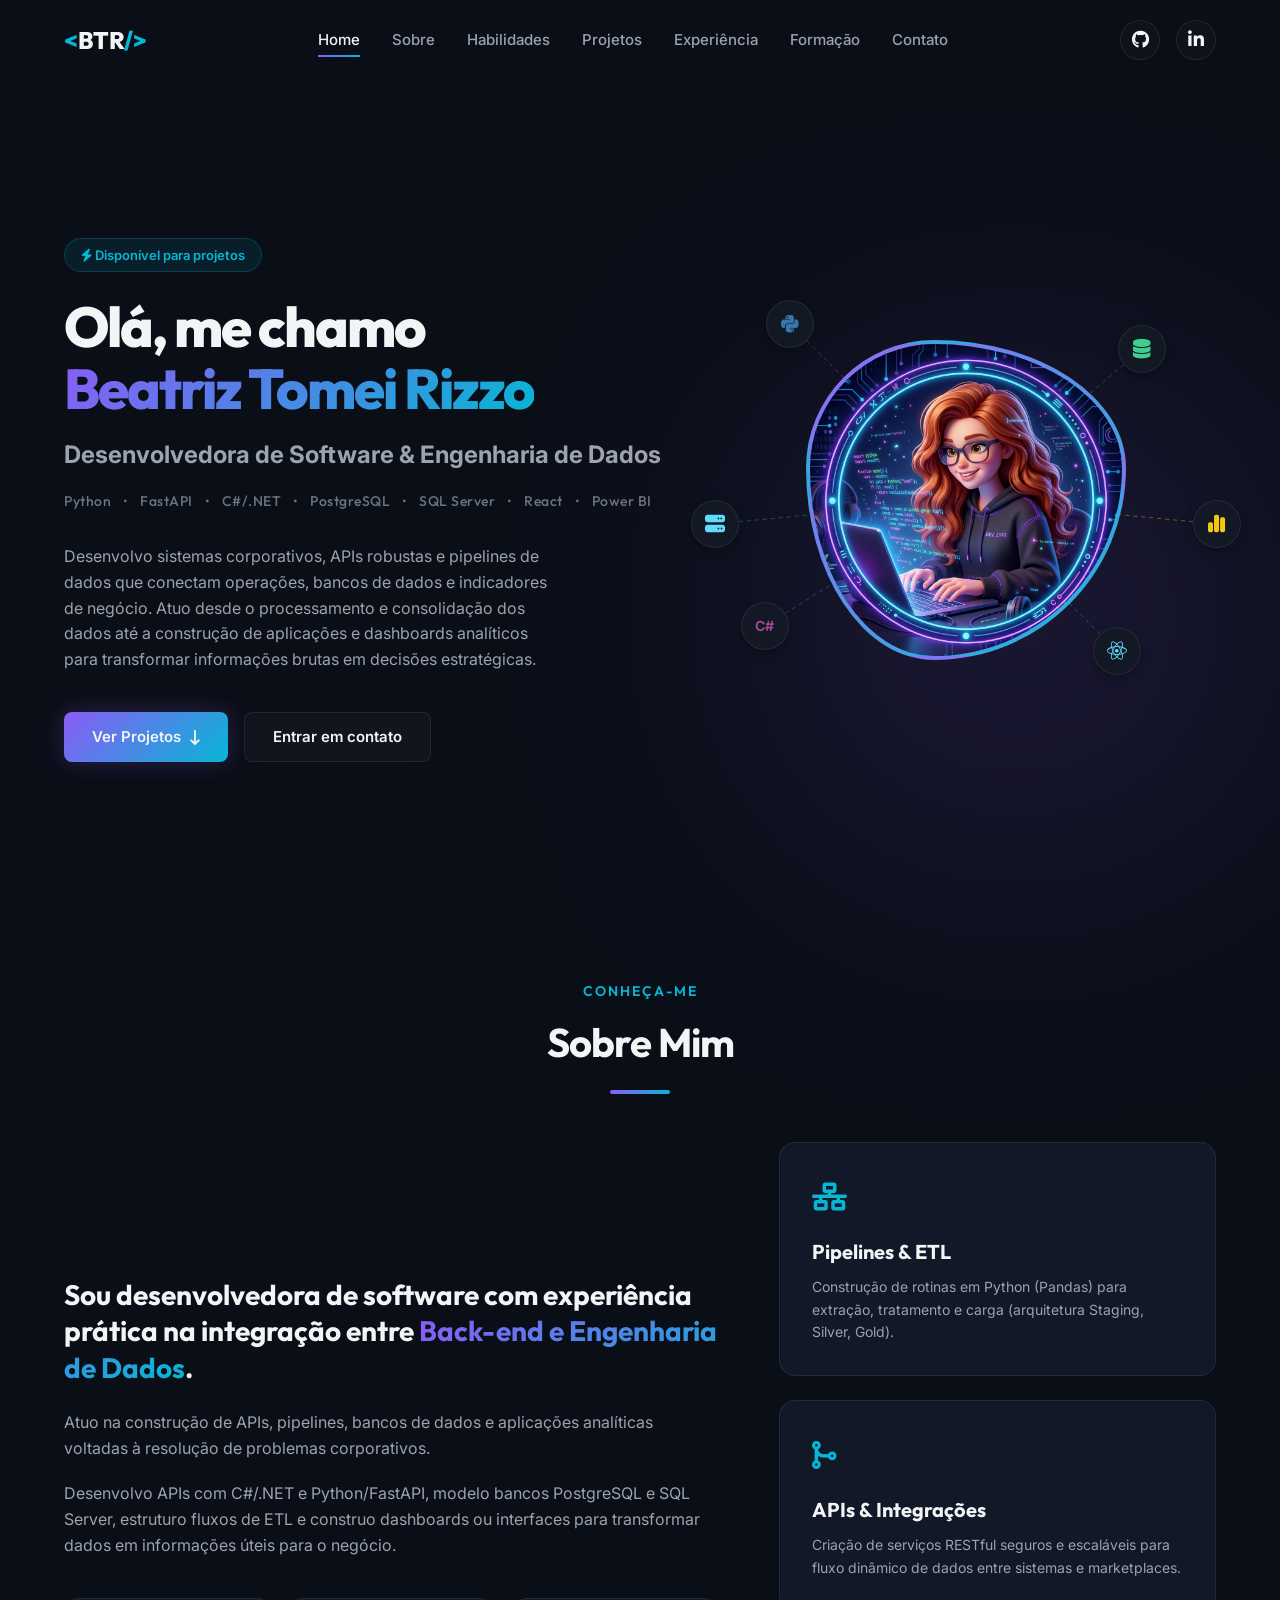
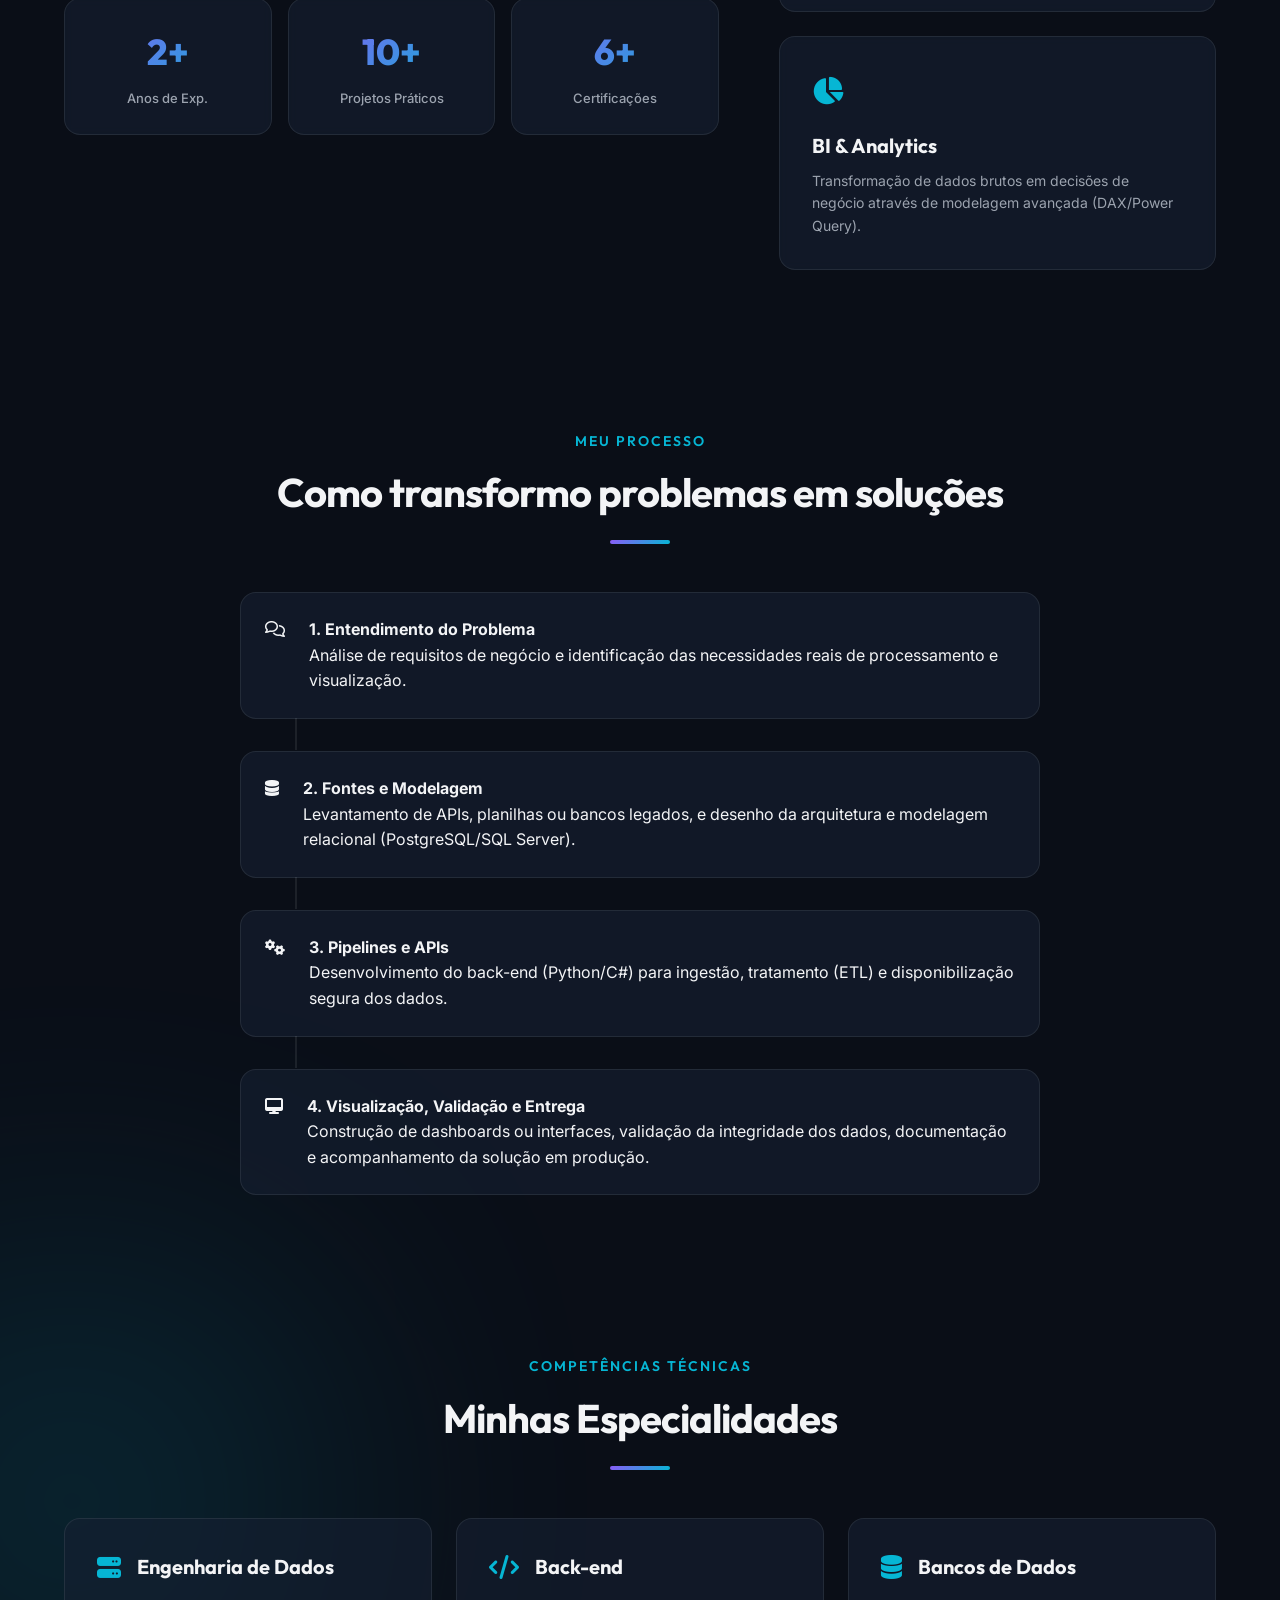
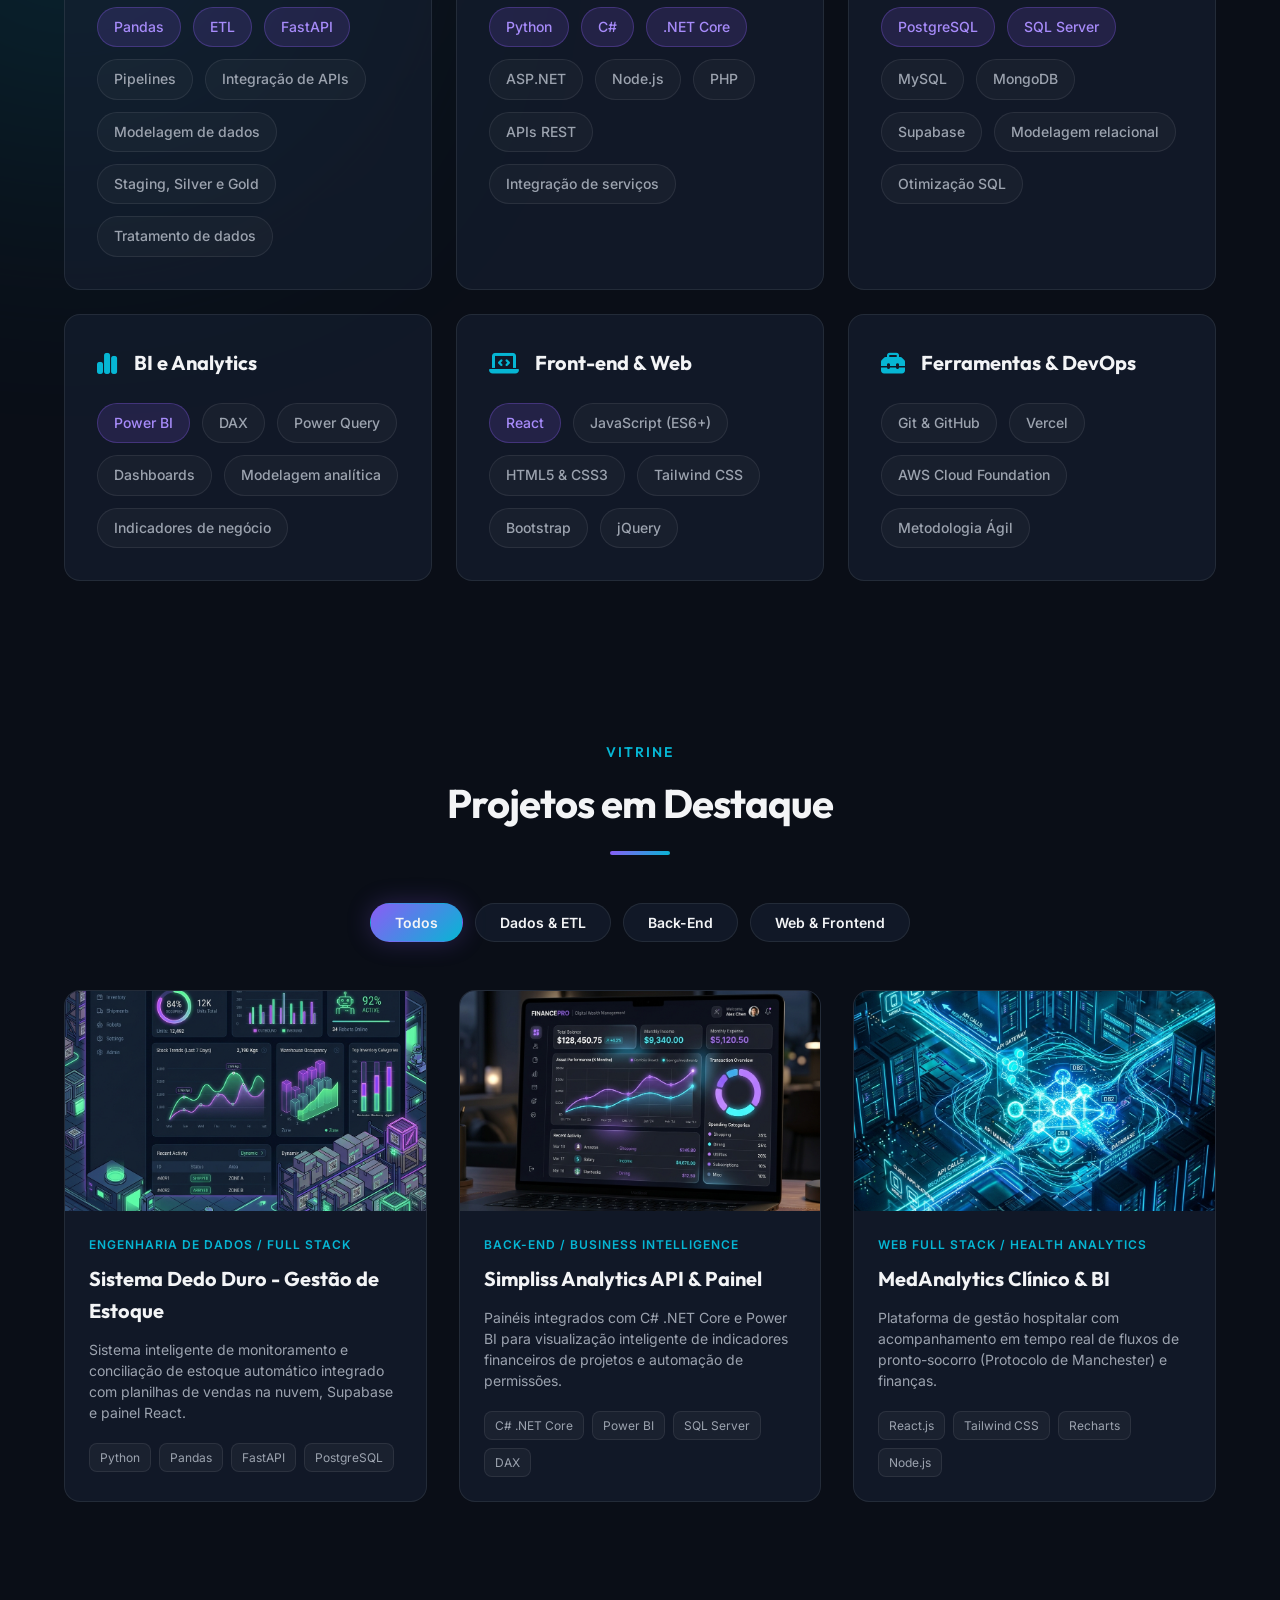
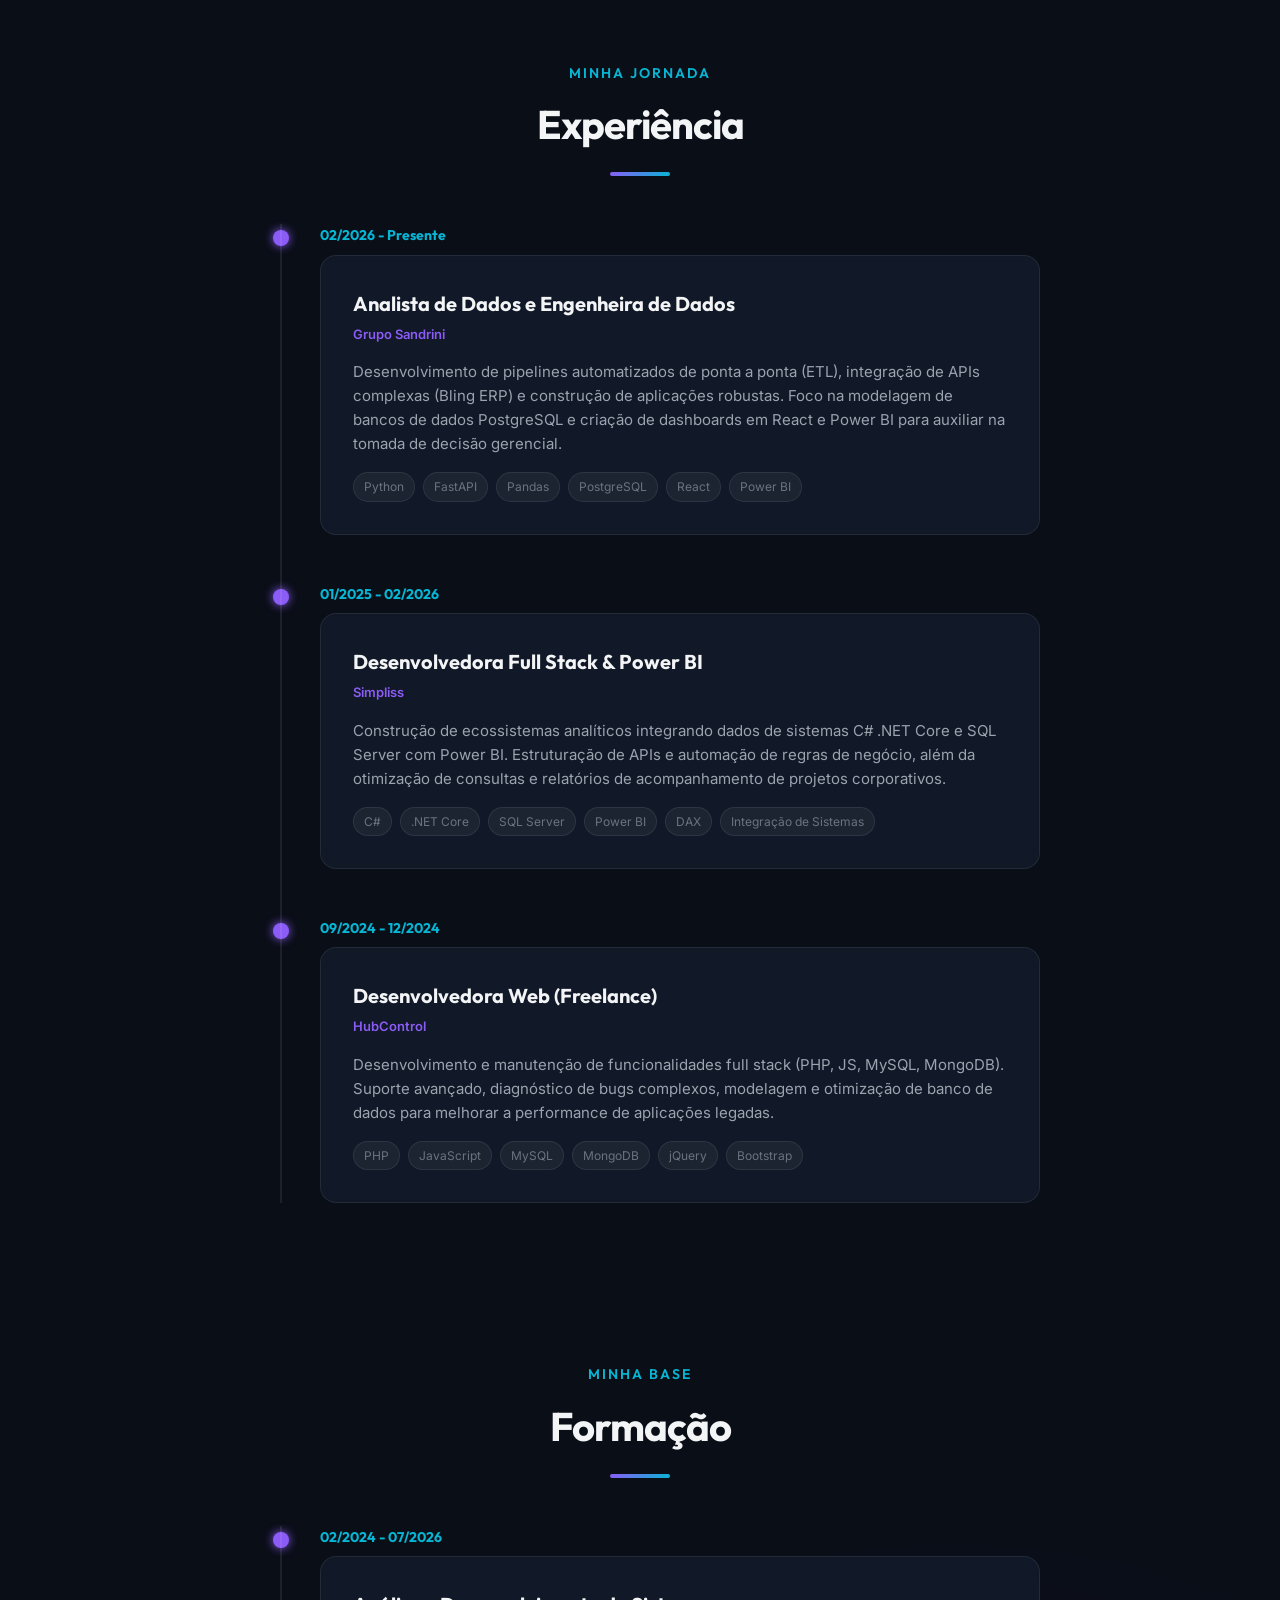
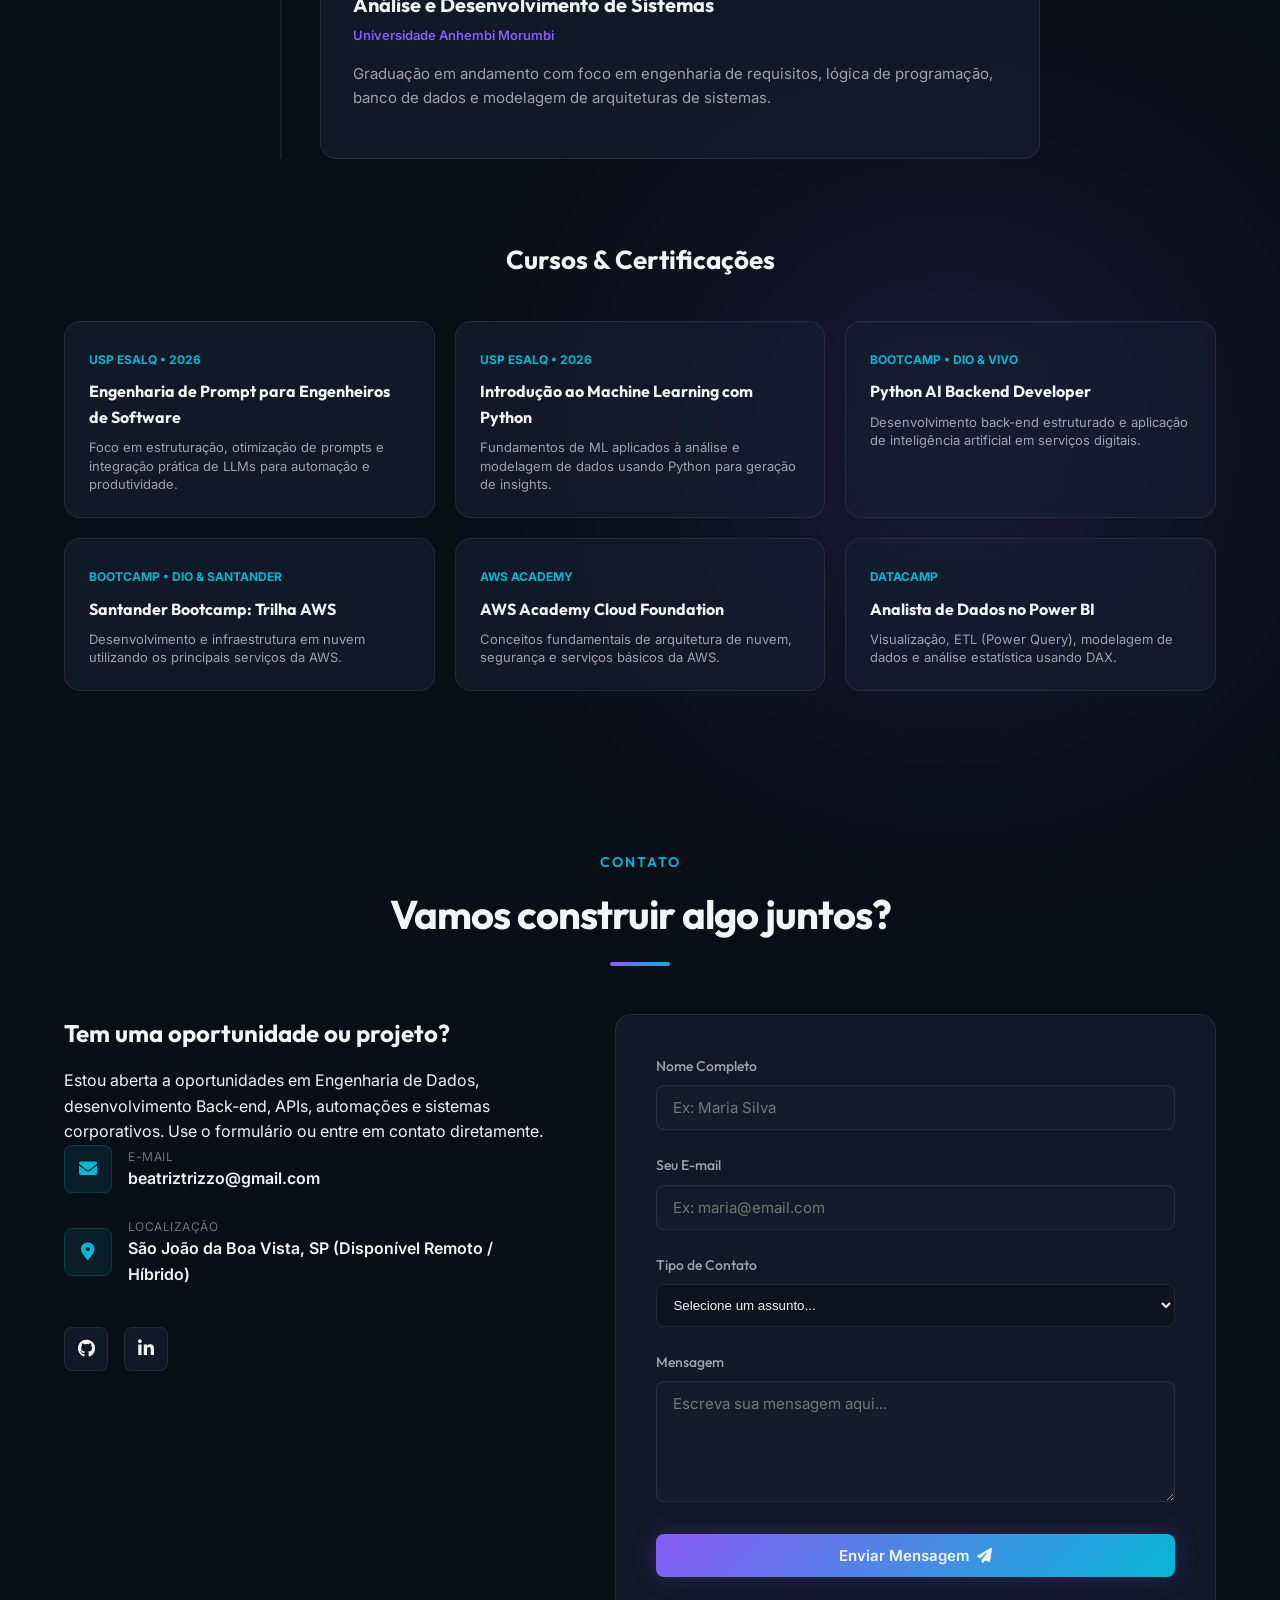
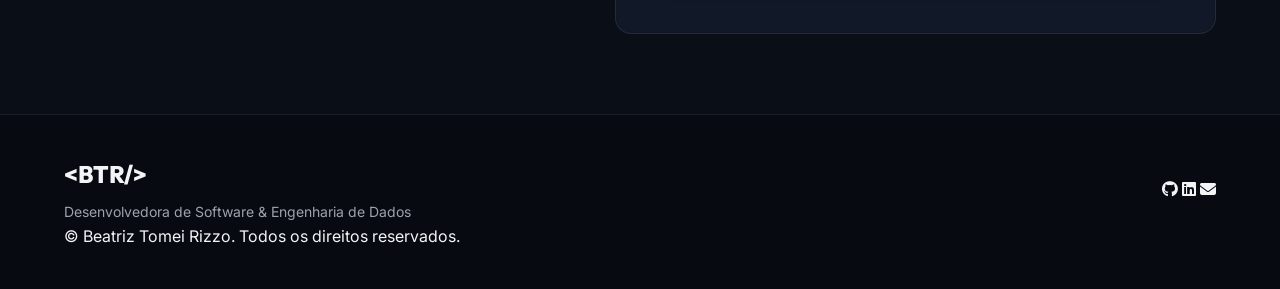
==== index.html @ fe8101ec "feat: initial commit do portfólio" ====
<!DOCTYPE html>
<html lang="pt-BR">
<head>
    <meta charset="UTF-8">
    <meta name="viewport" content="width=device-width, initial-scale=1.0">
    <meta name="description" content="Portfólio de Beatriz Tomei Rizzo - Desenvolvedora de Software & Engenharia de Dados.">
    
    <!-- Open Graph Meta Tags -->
    <meta property="og:title" content="Beatriz Tomei Rizzo | Desenvolvedora de Software & Engenharia de Dados">
    <meta property="og:description" content="Desenvolvedora com experiência em Engenharia de Dados e construção de APIs.">
    <meta property="og:type" content="website">
    
    <title>Beatriz Tomei Rizzo | Desenvolvedora de Software & Engenharia de Dados</title>
    
    <!-- Favicon -->
    <link rel="icon" type="image/svg+xml" href="assets/img/favicon.svg">
    
    <!-- Google Fonts -->
    <link rel="preconnect" href="https://fonts.googleapis.com">
    <link rel="preconnect" href="https://fonts.gstatic.com" crossorigin>
    <link href="https://fonts.googleapis.com/css2?family=Inter:wght@300;400;500;600;700&family=Outfit:wght@400;500;600;700;800&display=swap" rel="stylesheet">
    <!-- Font Awesome Icons -->
    <link rel="stylesheet" href="https://cdnjs.cloudflare.com/ajax/libs/font-awesome/6.4.0/css/all.min.css">
    <!-- Custom CSS -->
    <link rel="stylesheet" href="style.css">
</head>
<body>
    <!-- Background Elements for Premium Feel -->
    <div class="bg-glow bg-glow-1"></div>
    <div class="bg-glow bg-glow-2"></div>
    <div class="bg-glow bg-glow-3"></div>

    <!-- Header / Navbar -->
    <header class="header" id="header">
        <div class="container header-container">
            <a href="#" class="logo">
                <span class="logo-bracket">&lt;</span>BTR<span class="logo-bracket">/&gt;</span>
            </a>
            
            <nav class="nav" id="nav-menu">
                <ul class="nav-list">
                    <li><a href="#home" class="nav-link active">Home</a></li>
                    <li><a href="#about" class="nav-link">Sobre</a></li>
                    <li><a href="#skills" class="nav-link">Habilidades</a></li>
                    <li><a href="#projects" class="nav-link">Projetos</a></li>
                    <li><a href="#experience" class="nav-link">Experiência</a></li>
                    <li><a href="#education" class="nav-link">Formação</a></li>
                    <li><a href="#contact" class="nav-link">Contato</a></li>
                </ul>
            </nav>

            <div class="nav-actions">
                <a href="https://github.com/RizzoBia" target="_blank" rel="noopener noreferrer" class="social-icon-btn" aria-label="GitHub">
                    <i class="fab fa-github"></i>
                </a>
                <a href="https://www.linkedin.com/in/beatriz-tomei-rizzo/" target="_blank" rel="noopener noreferrer" class="social-icon-btn" aria-label="LinkedIn">
                    <i class="fab fa-linkedin-in"></i>
                </a>
                <button class="mobile-toggle" id="mobile-toggle" aria-label="Menu de Navegação">
                    <i class="fa-solid fa-bars"></i>
                </button>
            </div>
        </div>
    </header>

    <main>
        <!-- Hero Section -->
        <section class="hero-section" id="home">
            <div class="container hero-container reveal-on-scroll">
                <div class="hero-content">
                    <span class="hero-badge"><i class="fa-solid fa-bolt"></i> Disponível para projetos</span>
                    <h1 class="hero-title">
                        Olá, me chamo <br>
                        <span class="highlight-text">Beatriz Tomei Rizzo</span>
                    </h1>
                    <h2 class="hero-subtitle">Desenvolvedora de Software & Engenharia de Dados</h2>
                    <div class="hero-tech-line">
                        <span>Python</span> • <span>FastAPI</span> • <span>C#/.NET</span> • <span>PostgreSQL</span> • <span>SQL Server</span> • <span>React</span> • <span>Power BI</span>
                    </div>
                    <p class="hero-description">
                        Desenvolvo sistemas corporativos, APIs robustas e pipelines de dados que conectam operações, bancos de dados e indicadores de negócio. Atuo desde o processamento e consolidação dos dados até a construção de aplicações e dashboards analíticos para transformar informações brutas em decisões estratégicas.
                    </p>
                    <div class="hero-cta">
                        <a href="#projects" class="btn btn-primary">Ver Projetos <i class="fa-solid fa-arrow-down-long"></i></a>
                        <a href="#contact" class="btn btn-secondary">Entrar em contato</a>
                    </div>
                </div>
                <div class="hero-image-wrapper">
                    <!-- Abstract Tech Composition instead of floating isolated cards -->
                    <div class="hero-tech-composition">
                        <svg class="tech-connections" viewBox="0 0 500 500" xmlns="http://www.w3.org/2000/svg">
                        <!-- Line to Python (Node 1) -->
                        <line x1="74" y1="74" x2="250" y2="250" stroke="rgba(139, 92, 246, 0.4)" stroke-width="1" stroke-dasharray="4" />
                        <!-- Line to DB (Node 2) -->
                        <line x1="426" y1="99" x2="250" y2="250" stroke="rgba(6, 182, 212, 0.4)" stroke-width="1" stroke-dasharray="4" />
                        <!-- Line to C# (Node 3) -->
                        <line x1="49" y1="376" x2="250" y2="250" stroke="rgba(139, 92, 246, 0.4)" stroke-width="1" stroke-dasharray="4" />
                        <!-- Line to React (Node 4) -->
                        <line x1="401" y1="401" x2="250" y2="250" stroke="rgba(6, 182, 212, 0.4)" stroke-width="1" stroke-dasharray="4" />
                        <!-- Line to Power BI (Node 5) -->
                        <line x1="501" y1="274" x2="250" y2="250" stroke="rgba(242, 200, 17, 0.4)" stroke-width="1" stroke-dasharray="4" />
                        <!-- Line to Server (Node 6) -->
                        <line x1="-1" y1="274" x2="250" y2="250" stroke="rgba(6, 182, 212, 0.4)" stroke-width="1" stroke-dasharray="4" />
                    </svg>

                        <div class="hero-blob">
                            <img id="avatar-img" src="assets/img/avatar.png" alt="Beatriz Rizzo - Desenvolvedora de Software" onerror="this.src='https://images.unsplash.com/photo-1573496359142-b8d87734a5a2?q=80&w=600&auto=format&fit=crop'">
                        </div>
                        
                        <!-- Tech Nodes connected by lines (simulated via CSS) -->
                        <div class="tech-nodes-container">
                            <div class="tech-node node-1" aria-label="Python & FastAPI"><i class="fab fa-python"></i></div>
                            <div class="tech-node node-2" aria-label="PostgreSQL"><i class="fa-solid fa-database"></i></div>
                            <div class="tech-node node-3" aria-label="C# .NET"><span style="font-weight:bold; font-size:14px;">C#</span></div>
                            <div class="tech-node node-4" aria-label="React"><i class="fab fa-react"></i></div>
                            <div class="tech-node node-5" aria-label="Power BI"><i class="fa-solid fa-chart-simple"></i></div>
                            <div class="tech-node node-6" aria-label="SQL Server / APIs"><i class="fa-solid fa-server"></i></div>
                        </div>
                    </div>
                </div>
            </div>
        </section>

        <!-- About Section -->
        <section class="about-section section-padding" id="about">
            <div class="container reveal-on-scroll">
                <div class="section-header">
                    <span class="section-subtitle">Conheça-me</span>
                    <h2 class="section-title">Sobre Mim</h2>
                    <div class="section-underline"></div>
                </div>
                <div class="about-grid">
                    <div class="about-text-content">
                        <h3 class="about-intro">
                            Sou desenvolvedora de software com experiência prática na integração entre <span class="highlight-text">Back-end e Engenharia de Dados</span>.
                        </h3>
                        <p class="about-paragraph">
                            Atuo na construção de APIs, pipelines, bancos de dados e aplicações analíticas voltadas à resolução de problemas corporativos.
                        </p>
                        <p class="about-paragraph">
                            Desenvolvo APIs com C#/.NET e Python/FastAPI, modelo bancos PostgreSQL e SQL Server, estruturo fluxos de ETL e construo dashboards ou interfaces para transformar dados em informações úteis para o negócio.
                        </p>
                        <div class="about-stats-grid">
                            <div class="stat-card">
                                <span class="stat-number">2+</span>
                                <span class="stat-label">Anos de Exp.</span>
                            </div>
                            <div class="stat-card">
                                <span class="stat-number">10+</span>
                                <span class="stat-label">Projetos Práticos</span>
                            </div>
                            <div class="stat-card">
                                <span class="stat-number">6+</span>
                                <span class="stat-label">Certificações</span>
                            </div>
                        </div>
                    </div>
                    <div class="about-info-cards">
                        <div class="info-card">
                            <div class="info-card-icon"><i class="fa-solid fa-network-wired"></i></div>
                            <h4 class="info-card-title">Pipelines & ETL</h4>
                            <p class="info-card-desc">Construção de rotinas em Python (Pandas) para extração, tratamento e carga (arquitetura Staging, Silver, Gold).</p>
                        </div>
                        <div class="info-card">
                            <div class="info-card-icon"><i class="fa-solid fa-code-merge"></i></div>
                            <h4 class="info-card-title">APIs & Integrações</h4>
                            <p class="info-card-desc">Criação de serviços RESTful seguros e escaláveis para fluxo dinâmico de dados entre sistemas e marketplaces.</p>
                        </div>
                        <div class="info-card">
                            <div class="info-card-icon"><i class="fa-solid fa-chart-pie"></i></div>
                            <h4 class="info-card-title">BI & Analytics</h4>
                            <p class="info-card-desc">Transformação de dados brutos em decisões de negócio através de modelagem avançada (DAX/Power Query).</p>
                        </div>
                    </div>
                </div>
            </div>
        </section>

        <!-- Process / Workflow Section -->
        <section class="workflow-section section-padding" id="workflow">
            <div class="container reveal-on-scroll">
                <div class="section-header">
                    <span class="section-subtitle">Meu Processo</span>
                    <h2 class="section-title">Como transformo problemas em soluções</h2>
                    <div class="section-underline"></div>
                </div>
                
                <div class="workflow-steps">
                    <div class="workflow-step">
                        <div class="step-icon"><i class="fa-regular fa-comments"></i></div>
                        <div class="step-content">
                            <h4>1. Entendimento do Problema</h4>
                            <p>Análise de requisitos de negócio e identificação das necessidades reais de processamento e visualização.</p>
                        </div>
                    </div>
                    <div class="workflow-connector"></div>
                    
                    <div class="workflow-step">
                        <div class="step-icon"><i class="fa-solid fa-database"></i></div>
                        <div class="step-content">
                            <h4>2. Fontes e Modelagem</h4>
                            <p>Levantamento de APIs, planilhas ou bancos legados, e desenho da arquitetura e modelagem relacional (PostgreSQL/SQL Server).</p>
                        </div>
                    </div>
                    <div class="workflow-connector"></div>
                    
                    <div class="workflow-step">
                        <div class="step-icon"><i class="fa-solid fa-gears"></i></div>
                        <div class="step-content">
                            <h4>3. Pipelines e APIs</h4>
                            <p>Desenvolvimento do back-end (Python/C#) para ingestão, tratamento (ETL) e disponibilização segura dos dados.</p>
                        </div>
                    </div>
                    <div class="workflow-connector"></div>
                    
                    <div class="workflow-step">
                        <div class="step-icon"><i class="fa-solid fa-desktop"></i></div>
                        <div class="step-content">
                            <h4>4. Visualização, Validação e Entrega</h4>
                            <p>Construção de dashboards ou interfaces, validação da integridade dos dados, documentação e acompanhamento da solução em produção.</p>
                        </div>
                    </div>
                </div>
            </div>
        </section>

        <!-- Skills / Especialidades Section -->
        <section class="skills-section section-padding" id="skills">
            <div class="container reveal-on-scroll">
                <div class="section-header">
                    <span class="section-subtitle">Competências Técnicas</span>
                    <h2 class="section-title">Minhas Especialidades</h2>
                    <div class="section-underline"></div>
                </div>
                
                <!-- Injected via ES Modules / JavaScript -->
                <div class="skills-grid" id="skills-container">
                    <div class="loading-state" style="text-align: center; color: var(--text-secondary); grid-column: 1 / -1; padding: 40px;">
                        <i class="fa-solid fa-spinner fa-spin" style="font-size: 24px; margin-bottom: 16px;"></i>
                        <p>Carregando especialidades tecnológicas...</p>
                    </div>
                </div>
            </div>
        </section>

        <!-- Projects Section -->
        <section class="projects-section section-padding" id="projects">
            <div class="container">
                <div class="section-header">
                    <span class="section-subtitle">Vitrine</span>
                    <h2 class="section-title">Projetos em Destaque</h2>
                    <div class="section-underline"></div>
                </div>

                <div class="projects-filter">
                    <button class="filter-btn active" data-filter="all">Todos</button>
                    <button class="filter-btn" data-filter="data">Dados & ETL</button>
                    <button class="filter-btn" data-filter="backend">Back-End</button>
                    <button class="filter-btn" data-filter="frontend">Web & Frontend</button>
                </div>

                <div class="projects-grid">
                    <!-- Project 1 -->
                    <div class="project-card" data-category="data backend" data-project-id="p1">
                        <div class="project-image">
                            <img src="assets/img/project1.png" alt="Sistema Dedo Duro" onerror="this.src='https://images.unsplash.com/photo-1551288049-bebda4e38f71?q=80&w=600&auto=format&fit=crop'">
                            <div class="project-overlay">
                                <span class="btn-view-details">Ver Estudo de Caso <i class="fa-solid fa-arrow-right"></i></span>
                            </div>
                        </div>
                        <div class="project-info">
                            <span class="project-tag">Engenharia de Dados / Full Stack</span>
                            <h3 class="project-title">Sistema Dedo Duro - Gestão de Estoque</h3>
                            <p class="project-desc">
                                Sistema inteligente de monitoramento e conciliação de estoque automático integrado com planilhas de vendas na nuvem, Supabase e painel React.
                            </p>
                            <div class="project-tech">
                                <span>Python</span>
                                <span>Pandas</span>
                                <span>FastAPI</span>
                                <span>PostgreSQL</span>
                            </div>
                        </div>
                    </div>

                    <!-- Project 2 -->
                    <div class="project-card" data-category="backend data" data-project-id="p2">
                        <div class="project-image">
                            <img src="assets/img/project2.png" alt="Simpliss Analytics" onerror="this.src='https://images.unsplash.com/photo-1460925895917-afdab827c52f?q=80&w=600&auto=format&fit=crop'">
                            <div class="project-overlay">
                                <span class="btn-view-details">Ver Estudo de Caso <i class="fa-solid fa-arrow-right"></i></span>
                            </div>
                        </div>
                        <div class="project-info">
                            <span class="project-tag">Back-End / Business Intelligence</span>
                            <h3 class="project-title">Simpliss Analytics API & Painel</h3>
                            <p class="project-desc">
                                Painéis integrados com C# .NET Core e Power BI para visualização inteligente de indicadores financeiros de projetos e automação de permissões.
                            </p>
                            <div class="project-tech">
                                <span>C# .NET Core</span>
                                <span>Power BI</span>
                                <span>SQL Server</span>
                                <span>DAX</span>
                            </div>
                        </div>
                    </div>

                    <!-- Project 3 -->
                    <div class="project-card" data-category="frontend backend" data-project-id="p3">
                        <div class="project-image">
                            <img src="assets/img/project3.png" alt="MedAnalytics" onerror="this.src='https://images.unsplash.com/photo-1519494026892-80bbd2d6fd0d?q=80&w=600&auto=format&fit=crop'">
                            <div class="project-overlay">
                                <span class="btn-view-details">Ver Estudo de Caso <i class="fa-solid fa-arrow-right"></i></span>
                            </div>
                        </div>
                        <div class="project-info">
                            <span class="project-tag">Web Full Stack / Health Analytics</span>
                            <h3 class="project-title">MedAnalytics Clínico & BI</h3>
                            <p class="project-desc">
                                Plataforma de gestão hospitalar com acompanhamento em tempo real de fluxos de pronto-socorro (Protocolo de Manchester) e finanças.
                            </p>
                            <div class="project-tech">
                                <span>React.js</span>
                                <span>Tailwind CSS</span>
                                <span>Recharts</span>
                                <span>Node.js</span>
                            </div>
                        </div>
                    </div>
                </div>
            </div>
        </section>

        <!-- Project Detail Modal -->
        <div class="modal" id="project-modal">
            <div class="modal-content">
                <button class="modal-close" id="modal-close" aria-label="Fechar modal">
                    <i class="fa-solid fa-xmark"></i>
                </button>
                <div class="modal-body" id="modal-body">
                    <!-- Dynamic content injected by JavaScript -->
                </div>
            </div>
        </div>

        <!-- Experience Section -->
        <section class="experience-section section-padding" id="experience">
            <div class="container">
                <div class="section-header">
                    <span class="section-subtitle">Minha Jornada</span>
                    <h2 class="section-title">Experiência</h2>
                    <div class="section-underline"></div>
                </div>
                
                <div class="timeline" id="experience-timeline">
                    <!-- Dynamic timeline items injected by JavaScript -->
                    <div class="loading-state" style="text-align: center; color: var(--text-secondary); padding: 40px;">
                        <i class="fa-solid fa-spinner fa-spin" style="font-size: 24px; margin-bottom: 16px;"></i>
                        <p>Carregando experiências...</p>
                    </div>
                </div>
            </div>
        </section>

        <!-- Education & Timeline Section -->
        <section class="education-section section-padding" id="education">
            <div class="container">
                <div class="section-header">
                    <span class="section-subtitle">Minha Base</span>
                    <h2 class="section-title">Formação</h2>
                    <div class="section-underline"></div>
                </div>
                
                <div class="timeline" id="education-timeline">
                    <!-- Dynamic timeline items injected by JavaScript -->
                    <div class="loading-state" style="text-align: center; color: var(--text-secondary); padding: 40px;">
                        <i class="fa-solid fa-spinner fa-spin" style="font-size: 24px; margin-bottom: 16px;"></i>
                        <p>Carregando formação...</p>
                    </div>
                </div>

                <!-- Certifications Grid -->
                <div class="certifications-container" style="margin-top: 80px;">
                    <h3 style="text-align: center; font-family: var(--font-heading); font-size: 26px; margin-bottom: 40px;">Cursos & Certificações</h3>
                    <div style="display: grid; grid-template-columns: repeat(auto-fit, minmax(280px, 1fr)); gap: 20px;">
                        <div class="info-card" style="padding: 24px;">
                            <span style="color: var(--color-secondary); font-weight: 700; font-size: 12px; text-transform: uppercase;">USP ESALQ • 2026</span>
                            <h4 style="font-family: var(--font-heading); margin: 8px 0; font-size: 16px;">Engenharia de Prompt para Engenheiros de Software</h4>
                            <p style="color: var(--text-secondary); font-size: 13px; line-height: 1.4;">Foco em estruturação, otimização de prompts e integração prática de LLMs para automação e produtividade.</p>
                        </div>
                        <div class="info-card" style="padding: 24px;">
                            <span style="color: var(--color-secondary); font-weight: 700; font-size: 12px; text-transform: uppercase;">USP ESALQ • 2026</span>
                            <h4 style="font-family: var(--font-heading); margin: 8px 0; font-size: 16px;">Introdução ao Machine Learning com Python</h4>
                            <p style="color: var(--text-secondary); font-size: 13px; line-height: 1.4;">Fundamentos de ML aplicados à análise e modelagem de dados usando Python para geração de insights.</p>
                        </div>
                        <div class="info-card" style="padding: 24px;">
                            <span style="color: var(--color-secondary); font-weight: 700; font-size: 12px; text-transform: uppercase;">Bootcamp • DIO & Vivo</span>
                            <h4 style="font-family: var(--font-heading); margin: 8px 0; font-size: 16px;">Python AI Backend Developer</h4>
                            <p style="color: var(--text-secondary); font-size: 13px; line-height: 1.4;">Desenvolvimento back-end estruturado e aplicação de inteligência artificial em serviços digitais.</p>
                        </div>
                        <div class="info-card" style="padding: 24px;">
                            <span style="color: var(--color-secondary); font-weight: 700; font-size: 12px; text-transform: uppercase;">Bootcamp • DIO & Santander</span>
                            <h4 style="font-family: var(--font-heading); margin: 8px 0; font-size: 16px;">Santander Bootcamp: Trilha AWS</h4>
                            <p style="color: var(--text-secondary); font-size: 13px; line-height: 1.4;">Desenvolvimento e infraestrutura em nuvem utilizando os principais serviços da AWS.</p>
                        </div>
                        <div class="info-card" style="padding: 24px;">
                            <span style="color: var(--color-secondary); font-weight: 700; font-size: 12px; text-transform: uppercase;">AWS Academy</span>
                            <h4 style="font-family: var(--font-heading); margin: 8px 0; font-size: 16px;">AWS Academy Cloud Foundation</h4>
                            <p style="color: var(--text-secondary); font-size: 13px; line-height: 1.4;">Conceitos fundamentais de arquitetura de nuvem, segurança e serviços básicos da AWS.</p>
                        </div>
                        <div class="info-card" style="padding: 24px;">
                            <span style="color: var(--color-secondary); font-weight: 700; font-size: 12px; text-transform: uppercase;">Datacamp</span>
                            <h4 style="font-family: var(--font-heading); margin: 8px 0; font-size: 16px;">Analista de Dados no Power BI</h4>
                            <p style="color: var(--text-secondary); font-size: 13px; line-height: 1.4;">Visualização, ETL (Power Query), modelagem de dados e análise estatística usando DAX.</p>
                        </div>
                    </div>
                </div>
            </div>
        </section>

        <!-- Contact Section -->
        <section class="contact-section section-padding" id="contact">
            <div class="container reveal-on-scroll">
                <div class="section-header reveal-on-scroll">
                    <span class="section-subtitle">Contato</span>
                    <h2 class="section-title">Vamos construir algo juntos?</h2>
                    <div class="section-underline"></div>
                </div>
                
                <div class="contact-grid">
                    <div class="contact-info reveal-on-scroll">
                        <h3>Tem uma oportunidade ou projeto?</h3>
                        <p>Estou aberta a oportunidades em Engenharia de Dados, desenvolvimento Back-end, APIs, automações e sistemas corporativos. Use o formulário ou entre em contato diretamente.</p>
                        
                        <div class="contact-details-list">
                            <div class="contact-detail-item">
                                <div class="contact-detail-icon">
                                    <i class="fa-solid fa-envelope"></i>
                                </div>
                                <div class="contact-detail-text">
                                    <span>E-mail</span>
                                    <a href="mailto:beatriztrizzo@gmail.com">beatriztrizzo@gmail.com</a>
                                </div>
                            </div>
                            <div class="contact-detail-item">
                                <div class="contact-detail-icon">
                                    <i class="fa-solid fa-location-dot"></i>
                                </div>
                                <div class="contact-detail-text">
                                    <span>Localização</span>
                                    <strong>São João da Boa Vista, SP (Disponível Remoto / Híbrido)</strong>
                                </div>
                            </div>
                        </div>

                        <div class="contact-social-icons">
                            <a href="https://github.com/RizzoBia" target="_blank" rel="noopener noreferrer" aria-label="GitHub"><i class="fab fa-github"></i></a>
                            <a href="https://www.linkedin.com/in/beatriz-tomei-rizzo/" target="_blank" rel="noopener noreferrer" aria-label="LinkedIn"><i class="fab fa-linkedin-in"></i></a>
                        </div>
                    </div>

                    <div class="contact-form-container">
                        <form id="contact-form" class="contact-form">
                            <div class="form-group">
                                <label for="name">Nome Completo</label>
                                <input type="text" id="name" name="name" placeholder="Ex: Maria Silva" required>
                            </div>
                            <div class="form-group">
                                <label for="email">Seu E-mail</label>
                                <input type="email" id="email" name="email" placeholder="Ex: maria@email.com" required>
                            </div>
                            <div class="form-group">
                                <label for="subject">Tipo de Contato</label>
                                <select id="subject" name="subject" required style="width: 100%; padding: 12px; background: rgba(0,0,0,0.2); border: 1px solid var(--border-color); color: var(--text-primary); border-radius: var(--border-radius-sm);">
                                    <option value="" disabled selected>Selecione um assunto...</option>
                                    <option value="Oportunidade profissional">Oportunidade profissional</option>
                                    <option value="Engenharia de Dados">Engenharia de Dados</option>
                                    <option value="Desenvolvimento Back-end">Desenvolvimento Back-end</option>
                                    <option value="Desenvolvimento Full Stack">Desenvolvimento Full Stack</option>
                                    <option value="API ou integração">API ou integração</option>
                                    <option value="Automação">Automação</option>
                                    <option value="Dashboard e BI">Dashboard e BI</option>
                                    <option value="Outro">Outro</option>
                                </select>
                            </div>
                            <div class="form-group">
                                <label for="message">Mensagem</label>
                                <textarea id="message" name="message" placeholder="Escreva sua mensagem aqui..." rows="5" required></textarea>
                            </div>
                            <button type="submit" class="btn btn-primary btn-block" id="form-submit-btn">
                                Enviar Mensagem <i class="fa-solid fa-paper-plane"></i>
                            </button>
                            <div class="form-status" id="form-status"></div>
                        </form>
                    </div>
                </div>
            </div>
        </section>
    </main>

    <footer class="footer">
        <div class="container">
            <div class="footer-container">
                <div class="footer-brand">
                    <h2 class="logo">&lt;BTR/&gt;</h2>
                    <p>Desenvolvedora de Software & Engenharia de Dados</p>
                </div>
                <div class="footer-social">
                    <a href="https://github.com/RizzoBia" target="_blank" rel="noopener noreferrer" aria-label="GitHub"><i class="fab fa-github"></i></a>
                    <a href="https://linkedin.com/in/beatriz-tomei-rizzo" target="_blank" rel="noopener noreferrer" aria-label="LinkedIn"><i class="fab fa-linkedin"></i></a>
                    <a href="mailto:beatriztrizzo@gmail.com" aria-label="Email"><i class="fa-solid fa-envelope"></i></a>
                </div>
            </div>
            <div class="footer-bottom">
                <p>&copy; <span id="current-year"></span> Beatriz Tomei Rizzo. Todos os direitos reservados.</p>
            </div>
        </div>
    </footer>

    <!-- Custom Script (ES Module) -->
    <script type="module" src="script.js"></script>
</body>
</html>
---- style.css ----
/* ==========================================================================
   DESIGN SYSTEM & VARIABLES
   ========================================================================== */
:root {
    /* Color Palette */
    --bg-primary: #0a0e17;
    --bg-secondary: #121824;
    --bg-card: rgba(23, 32, 51, 0.6);
    --bg-card-hover: rgba(30, 42, 68, 0.85);
    --border-color: rgba(255, 255, 255, 0.08);
    --border-color-hover: rgba(139, 92, 246, 0.4);
    
    --text-primary: #f3f4f6;
    --text-secondary: #9ca3af;
    --text-muted: #6b7280;
    
    /* Brand Colors (Purple-to-Cyan gradients) */
    --color-primary: #8b5cf6;
    --color-primary-hover: #7c3aed;
    --color-secondary: #06b6d4;
    --color-secondary-hover: #0891b2;
    
    --gradient-primary: linear-gradient(135deg, var(--color-primary), var(--color-secondary));
    --gradient-glow: 0 0 25px rgba(139, 92, 246, 0.25);
    --gradient-glow-cyan: 0 0 25px rgba(6, 182, 212, 0.25);
    
    /* Layout & Fonts */
    --font-heading: 'Outfit', sans-serif;
    --font-body: 'Inter', sans-serif;
    --border-radius-sm: 8px;
    --border-radius-md: 16px;
    --border-radius-lg: 24px;
    
    /* Animation speed */
    --transition-fast: 0.2s ease;
    --transition-normal: 0.35s cubic-bezier(0.4, 0, 0.2, 1);
    --transition-slow: 0.6s cubic-bezier(0.4, 0, 0.2, 1);
}

/* ==========================================================================
   RESET & GLOBAL STYLES
   ========================================================================== */
*, *::before, *::after {
    box-sizing: border-box;
    margin: 0;
    padding: 0;
}

html {
    scroll-behavior: smooth;
    scroll-padding-top: 80px; /* offset for fixed header */
}

body {
    background-color: var(--bg-primary);
    color: var(--text-primary);
    font-family: var(--font-body);
    line-height: 1.6;
    overflow-x: hidden;
    position: relative;
}

img {
    max-width: 100%;
    height: auto;
    display: block;
}

a {
    color: inherit;
    text-decoration: none;
    transition: var(--transition-fast);
}

button, input, textarea {
    font-family: inherit;
    background: none;
    border: none;
    outline: none;
    color: inherit;
}

ul {
    list-style: none;
}

.container {
    width: 100%;
    max-width: 1200px;
    margin: 0 auto;
    padding: 0 24px;
}

.section-padding {
    padding: 80px 0; /* Reduced from 100px */
}

/* ==========================================================================
   AESTHETIC DECORATIVE BACKGROUNDS
   ========================================================================== */
.bg-glow {
    position: absolute;
    width: 400px;
    height: 400px;
    border-radius: 50%;
    filter: blur(150px);
    z-index: -1;
    pointer-events: none;
    opacity: 0.25;
}

.bg-glow-1 {
    top: 5%;
    right: 5%;
    background-color: var(--color-primary);
    animation: pulse-glow 8s infinite alternate;
}

.bg-glow-2 {
    top: 35%;
    left: -10%;
    background-color: var(--color-secondary);
    animation: pulse-glow 10s infinite alternate-reverse;
}

.bg-glow-3 {
    bottom: 15%;
    right: 10%;
    background-color: var(--color-primary);
    animation: pulse-glow 9s infinite alternate;
}

@keyframes pulse-glow {
    0% {
        transform: scale(1) translate(0, 0);
        opacity: 0.2;
    }
    100% {
        transform: scale(1.3) translate(30px, 30px);
        opacity: 0.35;
    }
}

/* ==========================================================================
   TYPOGRAPHY & UTILITIES
   ========================================================================== */
.highlight-text {
    background: var(--gradient-primary);
    -webkit-background-clip: text;
    -webkit-text-fill-color: transparent;
    background-clip: text;
}

.section-header {
    text-align: center;
    margin-bottom: 48px; /* Reduced from 60px */
}

.section-subtitle {
    font-family: var(--font-heading);
    text-transform: uppercase;
    letter-spacing: 2px;
    color: var(--color-secondary);
    font-size: 14px;
    font-weight: 600;
    display: block;
    margin-bottom: 8px;
}

.section-title {
    font-family: var(--font-heading);
    font-size: 40px;
    font-weight: 700;
    letter-spacing: -1px;
}

.section-underline {
    width: 60px;
    height: 4px;
    background: var(--gradient-primary);
    margin: 16px auto 0;
    border-radius: 2px;
}

/* Buttons */
.btn {
    display: inline-flex;
    align-items: center;
    justify-content: center;
    gap: 8px;
    padding: 12px 28px;
    border-radius: var(--border-radius-sm);
    font-weight: 600;
    font-size: 15px;
    cursor: pointer;
    transition: all var(--transition-normal);
}

.btn-primary {
    background: var(--gradient-primary);
    box-shadow: var(--gradient-glow);
}

.btn-primary:hover {
    transform: translateY(-2px);
    box-shadow: 0 0 35px rgba(139, 92, 246, 0.45);
}

.btn-secondary {
    border: 1px solid var(--border-color);
    background-color: rgba(255, 255, 255, 0.03);
    backdrop-filter: blur(8px);
}

.btn-secondary:hover {
    background-color: rgba(255, 255, 255, 0.08);
    border-color: var(--border-color-hover);
    transform: translateY(-2px);
}

.btn-block {
    display: flex;
    width: 100%;
}

/* ==========================================================================
   HEADER / NAVIGATION
   ========================================================================== */
.header {
    position: fixed;
    top: 0;
    left: 0;
    width: 100%;
    z-index: 100;
    transition: all var(--transition-normal);
    border-bottom: 1px solid transparent;
}

.header.scrolled {
    background-color: rgba(10, 14, 23, 0.85);
    backdrop-filter: blur(12px);
    border-bottom: 1px solid var(--border-color);
    padding: 12px 0;
}

.header-container {
    display: flex;
    align-items: center;
    justify-content: space-between;
    height: 80px;
}

.logo {
    font-family: var(--font-heading);
    font-weight: 800;
    font-size: 24px;
    letter-spacing: -0.5px;
}

.logo-bracket {
    color: var(--color-secondary);
}

.nav-list {
    display: flex;
    gap: 32px;
}

.nav-link {
    font-weight: 500;
    font-size: 15px;
    color: var(--text-secondary);
    position: relative;
    padding: 8px 0;
}

.nav-link:hover, .nav-link.active {
    color: var(--text-primary);
}

.nav-link::after {
    content: '';
    position: absolute;
    bottom: 0;
    left: 0;
    width: 0;
    height: 2px;
    background: var(--gradient-primary);
    transition: width var(--transition-normal);
}

.nav-link:hover::after, .nav-link.active::after {
    width: 100%;
}

.nav-actions {
    display: flex;
    align-items: center;
    gap: 16px;
}

.social-icon-btn {
    width: 40px;
    height: 40px;
    border-radius: 50%;
    border: 1px solid var(--border-color);
    display: inline-flex;
    align-items: center;
    justify-content: center;
    font-size: 18px;
    background-color: rgba(255, 255, 255, 0.02);
}

.social-icon-btn:hover {
    color: var(--color-secondary);
    border-color: var(--color-secondary);
    transform: translateY(-2px);
    background-color: rgba(6, 182, 212, 0.05);
}

.mobile-toggle {
    display: none;
    font-size: 22px;
    cursor: pointer;
}

/* ==========================================================================
   HERO SECTION
   ========================================================================== */
.hero-section {
    position: relative;
    min-height: 100vh;
    display: flex;
    align-items: center;
    padding-top: 100px;
}

.hero-container {
    display: grid;
    grid-template-columns: 1.1fr 0.9fr;
    gap: 40px;
    align-items: center;
}

.hero-badge {
    background: rgba(6, 182, 212, 0.1);
    color: var(--color-secondary);
    border: 1px solid rgba(6, 182, 212, 0.2);
    padding: 6px 16px;
    border-radius: 100px;
    font-size: 13px;
    font-weight: 600;
    display: inline-block;
    margin-bottom: 24px;
}

.hero-title {
    font-family: var(--font-heading);
    font-size: 56px;
    line-height: 1.1;
    font-weight: 800;
    margin-bottom: 16px;
    letter-spacing: -2px;
}

.hero-subtitle {
    font-size: 24px;
    color: var(--text-secondary);
    margin-bottom: 16px;
}

.hero-tech-line {
    display: flex;
    flex-wrap: wrap;
    gap: 8px 12px;
    font-family: var(--font-heading);
    font-size: 14px;
    color: var(--text-muted);
    margin-bottom: 32px;
}

.hero-tech-line span {
    font-weight: 500;
    letter-spacing: 0.5px;
}

.hero-description {
    font-size: 16px;
    color: var(--text-secondary);
    margin-bottom: 40px;
    max-width: 500px;
}

.hero-cta {
    display: flex;
    gap: 16px;
}

.hero-image-wrapper {
    position: relative;
    display: flex;
    justify-content: center;
    align-items: center;
}

.hero-blob {
    width: 320px;
    height: 320px;
    background: var(--gradient-primary);
    border-radius: 40% 60% 60% 40% / 40% 40% 60% 60%;
    overflow: hidden;
    position: relative;
    z-index: 5;
    animation: morph-blob 8s ease-in-out infinite;
    border: 4px solid var(--border-color);
}

.hero-blob img {
    width: 100%;
    height: 100%;
    object-fit: cover;
    filter: brightness(0.95) contrast(1.05);
}

@keyframes morph-blob {
    0% {
        border-radius: 40% 60% 60% 40% / 40% 40% 60% 60%;
    }
    50% {
        border-radius: 60% 40% 45% 55% / 55% 45% 55% 45%;
    }
    100% {
        border-radius: 40% 60% 60% 40% / 40% 40% 60% 60%;
    }
}

/* Floating Cards in Hero */
.hero-floating-card {
    position: absolute;
    background: rgba(23, 32, 51, 0.7);
    border: 1px solid var(--border-color);
    padding: 12px 18px;
    border-radius: var(--border-radius-md);
    backdrop-filter: blur(8px);
    display: flex;
    align-items: center;
    gap: 12px;
    font-weight: 600;
    font-size: 14px;
    animation: float-animation 6s ease-in-out infinite;
    box-shadow: 0 10px 30px rgba(0, 0, 0, 0.2);
}

@keyframes float-animation {
    0%, 100% {
        transform: translateY(0);
    }
    50% {
        transform: translateY(-15px);
    }
}

/* ==========================================================================
   ABOUT SECTION
   ========================================================================== */
.about-grid {
    display: grid;
    grid-template-columns: 1.2fr 0.8fr;
    gap: 60px;
    align-items: center;
}

.about-intro {
    font-family: var(--font-heading);
    font-size: 28px;
    line-height: 1.3;
    font-weight: 700;
    margin-bottom: 24px;
}

.about-paragraph {
    color: var(--text-secondary);
    margin-bottom: 20px;
    font-size: 16px;
}

.about-stats-grid {
    display: grid;
    grid-template-columns: repeat(3, 1fr);
    gap: 16px;
    margin-top: 40px;
}

.stat-card {
    background: var(--bg-card);
    border: 1px solid var(--border-color);
    padding: 24px;
    border-radius: var(--border-radius-md);
    text-align: center;
    backdrop-filter: blur(4px);
    transition: all var(--transition-normal);
}

.stat-card:hover {
    transform: translateY(-5px);
    border-color: var(--border-color-hover);
    background: var(--bg-card-hover);
}

.stat-number {
    font-family: var(--font-heading);
    font-size: 36px;
    font-weight: 800;
    background: var(--gradient-primary);
    -webkit-background-clip: text;
    -webkit-text-fill-color: transparent;
    display: block;
    margin-bottom: 4px;
}

.stat-label {
    font-size: 13px;
    color: var(--text-secondary);
    font-weight: 500;
}

.about-info-cards {
    display: flex;
    flex-direction: column;
    gap: 24px;
}

.info-card {
    background: var(--bg-card);
    border: 1px solid var(--border-color);
    padding: 32px;
    border-radius: var(--border-radius-md);
    position: relative;
    overflow: hidden;
    backdrop-filter: blur(4px);
    transition: all var(--transition-normal);
}

.info-card:hover {
    transform: translateX(5px);
    border-color: var(--border-color-hover);
    background: var(--bg-card-hover);
}

.info-card-icon {
    font-size: 28px;
    color: var(--color-secondary);
    margin-bottom: 16px;
}

.info-card-title {
    font-family: var(--font-heading);
    font-size: 20px;
    margin-bottom: 8px;
}

.info-card-desc {
    color: var(--text-secondary);
    font-size: 14px;
}

/* ==========================================================================
   SKILLS SECTION
   ========================================================================== */
.skills-grid {
    display: grid;
    grid-template-columns: repeat(3, 1fr);
    gap: 24px;
}

.skills-category-card {
    background: var(--bg-card);
    border: 1px solid var(--border-color);
    border-radius: var(--border-radius-md);
    padding: 32px;
    transition: transform var(--transition-normal);
}

.skills-category-card:hover {
    transform: translateY(-5px);
    border-color: var(--border-color-hover);
}

.skills-category-header {
    display: flex;
    align-items: center;
    gap: 16px;
    margin-bottom: 24px;
}

.skills-category-header i {
    font-size: 24px;
    color: var(--color-secondary);
}

.skills-category-header h3 {
    font-family: var(--font-heading);
    font-size: 20px;
    font-weight: 700;
}

.skills-chip-container {
    display: flex;
    flex-wrap: wrap;
    gap: 12px;
}

.skill-chip {
    display: inline-flex;
    align-items: center;
    padding: 8px 16px;
    border-radius: 100px;
    font-size: 14px;
    font-weight: 500;
    transition: all var(--transition-fast);
}

.skill-primary {
    background: rgba(139, 92, 246, 0.15);
    color: #a78bfa;
    border: 1px solid rgba(139, 92, 246, 0.3);
}

.skill-secondary {
    background: rgba(255, 255, 255, 0.03);
    color: var(--text-secondary);
    border: 1px solid var(--border-color);
}

.skill-chip:hover {
    transform: translateY(-2px);
}

/* ==========================================================================
   PROJECTS SECTION
   ========================================================================== */
.projects-filter {
    display: flex;
    justify-content: center;
    gap: 12px;
    margin-bottom: 48px;
}

.filter-btn {
    padding: 10px 24px;
    border-radius: 100px;
    font-size: 14px;
    font-weight: 600;
    cursor: pointer;
    background: var(--bg-card);
    border: 1px solid var(--border-color);
    transition: all var(--transition-fast);
}

.filter-btn:hover, .filter-btn.active {
    background: var(--gradient-primary);
    color: var(--text-primary);
    border-color: transparent;
    box-shadow: var(--gradient-glow);
}

.projects-grid {
    display: grid;
    grid-template-columns: repeat(3, 1fr);
    gap: 32px;
}

.project-card {
    background: var(--bg-card);
    border: 1px solid var(--border-color);
    border-radius: var(--border-radius-md);
    overflow: hidden;
    transition: all var(--transition-normal);
    position: relative;
    cursor: pointer;
}

.project-card:hover {
    transform: translateY(-5px);
    border-color: var(--border-color-hover);
    box-shadow: 0 10px 30px rgba(0,0,0,0.5);
}

.project-image {
    position: relative;
    height: 220px;
    overflow: hidden;
    background: #000;
}

.project-image img {
    width: 100%;
    height: 100%;
    object-fit: cover;
    transition: transform var(--transition-slow);
}

.project-card:hover .project-image img {
    transform: scale(1.08);
}

.project-overlay {
    position: absolute;
    inset: 0;
    background: rgba(10, 14, 23, 0.75);
    display: flex;
    align-items: center;
    justify-content: center;
    opacity: 0;
    transition: opacity var(--transition-normal);
    backdrop-filter: blur(4px);
}

.project-card:hover .project-overlay {
    opacity: 1;
}

.btn-view-details {
    padding: 10px 20px;
    border-radius: var(--border-radius-sm);
    font-weight: 600;
    font-size: 14px;
    border: 1px solid var(--color-secondary);
    color: var(--color-secondary);
    background: rgba(6, 182, 212, 0.05);
    cursor: pointer;
    transition: all var(--transition-fast);
}

.btn-view-details:hover {
    background: var(--color-secondary);
    color: #fff;
    box-shadow: 0 0 15px var(--color-secondary);
}

.project-info {
    padding: 24px;
}

.project-tag {
    font-size: 12px;
    font-weight: 600;
    text-transform: uppercase;
    letter-spacing: 1px;
    color: var(--color-secondary);
    margin-bottom: 8px;
    display: block;
}

.project-title {
    font-family: var(--font-heading);
    font-size: 20px;
    font-weight: 700;
    margin-bottom: 12px;
}

.project-desc {
    color: var(--text-secondary);
    font-size: 14px;
    margin-bottom: 20px;
    line-height: 1.5;
}

.project-tech {
    display: flex;
    flex-wrap: wrap;
    gap: 8px;
}

.project-tech span {
    background: rgba(255, 255, 255, 0.04);
    border: 1px solid var(--border-color);
    padding: 4px 10px;
    border-radius: var(--border-radius-sm);
    font-size: 12px;
    color: var(--text-secondary);
}

/* ==========================================================================
   MODAL DIALOG
   ========================================================================== */
.modal {
    position: fixed;
    inset: 0;
    background-color: rgba(10, 14, 23, 0.85);
    backdrop-filter: blur(8px);
    z-index: 1000;
    display: flex;
    align-items: center;
    justify-content: center;
    opacity: 0;
    pointer-events: none;
    transition: opacity var(--transition-normal);
    padding: 24px;
}

.modal.active {
    opacity: 1;
    pointer-events: auto;
}

.modal-content {
    background: var(--bg-secondary);
    border: 1px solid var(--border-color);
    border-radius: var(--border-radius-md);
    width: 100%;
    max-width: 800px;
    max-height: 90vh;
    overflow-y: auto;
    position: relative;
    box-shadow: 0 20px 50px rgba(0, 0, 0, 0.5);
    transform: translateY(30px);
    transition: transform var(--transition-normal);
}

.modal.active .modal-content {
    transform: translateY(0);
}

.modal-close {
    position: absolute;
    top: 20px;
    right: 20px;
    width: 40px;
    height: 40px;
    border-radius: 50%;
    background: rgba(255, 255, 255, 0.03);
    border: 1px solid var(--border-color);
    display: flex;
    align-items: center;
    justify-content: center;
    font-size: 18px;
    cursor: pointer;
    z-index: 10;
    transition: all var(--transition-fast);
}

.modal-close:hover {
    background: var(--color-primary);
    color: white;
    border-color: var(--color-primary);
}

.modal-body {
    padding: 40px;
}

.modal-header-image {
    width: 100%;
    height: 350px;
    object-fit: cover;
    border-radius: var(--border-radius-sm);
    margin-bottom: 24px;
}

.modal-project-title {
    font-family: var(--font-heading);
    font-size: 28px;
    font-weight: 700;
    margin-bottom: 8px;
}

.modal-project-meta {
    display: flex;
    gap: 16px;
    font-size: 13px;
    color: var(--text-secondary);
    margin-bottom: 24px;
}

.modal-project-meta span i {
    color: var(--color-secondary);
    margin-right: 6px;
}

.modal-project-details {
    display: grid;
    grid-template-columns: 2fr 1fr;
    gap: 32px;
}

.modal-desc-title {
    font-family: var(--font-heading);
    font-size: 18px;
    font-weight: 600;
    margin-bottom: 12px;
}

.modal-project-desc p {
    color: var(--text-secondary);
    margin-bottom: 16px;
    font-size: 15px;
}

.modal-sidebar {
    background: rgba(255, 255, 255, 0.02);
    border: 1px solid var(--border-color);
    border-radius: var(--border-radius-sm);
    padding: 24px;
}

.sidebar-title {
    font-family: var(--font-heading);
    font-size: 16px;
    font-weight: 600;
    margin-bottom: 16px;
}

.sidebar-tech-list {
    display: flex;
    flex-wrap: wrap;
    gap: 8px;
    margin-bottom: 24px;
}

.sidebar-tech-list span {
    background: rgba(139, 92, 246, 0.08);
    color: var(--color-primary);
    border: 1px solid rgba(139, 92, 246, 0.15);
    padding: 4px 10px;
    border-radius: var(--border-radius-sm);
    font-size: 12px;
    font-weight: 500;
}

.sidebar-links {
    display: flex;
    flex-direction: column;
    gap: 12px;
}

/* ==========================================================================
   EDUCATION / TIMELINE SECTION
   ========================================================================== */
.timeline {
    max-width: 800px;
    margin: 0 auto;
    position: relative;
}

.timeline::after {
    content: '';
    position: absolute;
    width: 2px;
    background: var(--border-color);
    top: 0;
    bottom: 0;
    left: 40px;
}

.timeline-item {
    position: relative;
    padding-left: 80px;
    margin-bottom: 48px;
    transition: transform var(--transition-fast);
}

.timeline-item:last-child {
    margin-bottom: 0;
}

.timeline-item:hover {
    transform: translateX(5px);
}

.timeline-dot {
    position: absolute;
    width: 16px;
    height: 16px;
    border-radius: 50%;
    background: var(--color-primary);
    box-shadow: 0 0 10px var(--color-primary);
    left: 33px;
    top: 6px;
    z-index: 1;
    transition: all var(--transition-fast);
}

.timeline-item:hover .timeline-dot {
    background: var(--color-secondary);
    box-shadow: 0 0 15px var(--color-secondary);
    transform: scale(1.2);
}

.timeline-date {
    font-family: var(--font-heading);
    font-weight: 700;
    color: var(--color-secondary);
    font-size: 14px;
    margin-bottom: 8px;
}

.timeline-content {
    background: var(--bg-card);
    border: 1px solid var(--border-color);
    padding: 32px;
    border-radius: var(--border-radius-md);
    backdrop-filter: blur(4px);
    width: 100%;
}

.timeline-content h3 {
    font-family: var(--font-heading);
    font-size: 20px;
    font-weight: 700;
    margin-bottom: 4px;
}

.timeline-institution {
    font-size: 13px;
    color: var(--color-primary);
    font-weight: 600;
    margin-bottom: 16px;
}

.timeline-details {
    color: var(--text-secondary);
    font-size: 15px;
    margin-bottom: 16px;
}

.timeline-tech-chips {
    display: flex;
    flex-wrap: wrap;
    gap: 8px;
}

.timeline-tech-chip {
    background: rgba(255, 255, 255, 0.05);
    color: var(--text-muted);
    border: 1px solid var(--border-color);
    padding: 4px 10px;
    border-radius: 100px;
    font-size: 12px;
}

/* ==========================================================================
   CONTACT SECTION
   ========================================================================== */
.contact-grid {
    display: grid;
    grid-template-columns: 0.9fr 1.1fr;
    gap: 60px;
}

.contact-info h3 {
    font-family: var(--font-heading);
    font-size: 24px;
    margin-bottom: 16px;
}

.contact-text {
    color: var(--text-secondary);
    margin-bottom: 32px;
}

.contact-details-list {
    display: flex;
    flex-direction: column;
    gap: 24px;
    margin-bottom: 40px;
}

.contact-detail-item {
    display: flex;
    align-items: center;
    gap: 16px;
}

.contact-detail-icon {
    width: 48px;
    height: 48px;
    border-radius: var(--border-radius-sm);
    background: rgba(6, 182, 212, 0.1);
    border: 1px solid rgba(6, 182, 212, 0.2);
    display: flex;
    align-items: center;
    justify-content: center;
    color: var(--color-secondary);
    font-size: 18px;
}

.contact-detail-text span {
    display: block;
    font-size: 12px;
    color: var(--text-muted);
    text-transform: uppercase;
    letter-spacing: 0.5px;
}

.contact-detail-text a, .contact-detail-text strong {
    font-size: 16px;
    font-weight: 600;
}

.contact-detail-text a:hover {
    color: var(--color-secondary);
}

.contact-social-icons {
    display: flex;
    gap: 16px;
}

.contact-social-icons a {
    width: 44px;
    height: 44px;
    border-radius: var(--border-radius-sm);
    background: var(--bg-card);
    border: 1px solid var(--border-color);
    display: flex;
    align-items: center;
    justify-content: center;
    font-size: 18px;
    transition: all var(--transition-fast);
}

.contact-social-icons a:hover {
    background: var(--gradient-primary);
    color: var(--text-primary);
    border-color: transparent;
    transform: translateY(-3px);
    box-shadow: var(--gradient-glow);
}

/* Form Styling */
.contact-form-container {
    background: var(--bg-card);
    border: 1px solid var(--border-color);
    padding: 40px;
    border-radius: var(--border-radius-md);
    backdrop-filter: blur(4px);
}

.form-group {
    margin-bottom: 24px;
}

.form-group label {
    display: block;
    font-family: var(--font-heading);
    font-size: 14px;
    font-weight: 500;
    margin-bottom: 8px;
    color: var(--text-secondary);
}

.form-group input, .form-group textarea {
    width: 100%;
    background: rgba(255, 255, 255, 0.02);
    border: 1px solid var(--border-color);
    border-radius: var(--border-radius-sm);
    padding: 12px 16px;
    font-size: 15px;
    color: var(--text-primary);
    transition: all var(--transition-fast);
}

.form-group input:focus, .form-group textarea:focus {
    border-color: var(--color-primary);
    background: rgba(255, 255, 255, 0.05);
    box-shadow: 0 0 15px rgba(139, 92, 246, 0.15);
}

.form-status {
    margin-top: 16px;
    font-size: 14px;
    font-weight: 600;
    text-align: center;
    border-radius: var(--border-radius-sm);
    transition: all var(--transition-fast);
}

.form-status.success {
    color: #10b981;
    background: rgba(16, 185, 129, 0.1);
    border: 1px solid rgba(16, 185, 129, 0.2);
    padding: 12px;
}

.form-status.error {
    color: #ef4444;
    background: rgba(239, 68, 68, 0.1);
    border: 1px solid rgba(239, 68, 68, 0.2);
    padding: 12px;
}

/* ==========================================================================
   FOOTER
   ========================================================================== */
.footer {
    border-top: 1px solid var(--border-color);
    padding: 40px 0;
    background: #070a10;
}

.footer-container {
    display: flex;
    align-items: center;
    justify-content: space-between;
    flex-wrap: wrap;
    gap: 20px;
}

.copyright {
    color: var(--text-muted);
    font-size: 14px;
}

.footer-links {
    display: flex;
    gap: 24px;
    font-size: 14px;
    color: var(--text-secondary);
}

.footer-links a:hover {
    color: var(--color-secondary);
}

/* ==========================================================================
   RESPONSIVE DESIGN BREAKPOINTS
   ========================================================================== */
@media (max-width: 1024px) {
    .hero-title {
        font-size: 46px;
    }
    
    .about-grid, .contact-grid {
        grid-template-columns: 1fr;
        gap: 40px;
    }
    
    .skills-grid, .projects-grid {
        grid-template-columns: repeat(2, 1fr);
        gap: 24px;
    }
}

@media (max-width: 768px) {
    .section-padding {
        padding: 70px 0;
    }
    
    .section-title {
        font-size: 32px;
    }
    
    .hero-container {
        grid-template-columns: 1fr;
        text-align: center;
        gap: 48px;
    }
    
    .hero-description {
        margin: 0 auto 40px;
    }
    
    .hero-cta {
        justify-content: center;
    }
    
    .hero-image-wrapper {
        order: -1;
    }
    
    .mobile-toggle {
        display: block;
    }
    
    .nav {
        position: fixed;
        top: 80px;
        left: -100%;
        width: 100%;
        height: calc(100vh - 80px);
        background: rgba(10, 14, 23, 0.98);
        backdrop-filter: blur(16px);
        padding: 48px 24px;
        transition: left var(--transition-normal);
        border-top: 1px solid var(--border-color);
    }
    
    .nav.active {
        left: 0;
    }
    
    .nav-list {
        flex-direction: column;
        align-items: center;
        gap: 32px;
    }
    
    .nav-link {
        font-size: 18px;
    }
    
    .timeline::after {
        left: 20px;
    }
    
    .timeline-item {
        padding-left: 50px;
    }
    
    .timeline-dot {
        left: 13px;
    }
    
    .modal-project-details {
        grid-template-columns: 1fr;
        gap: 24px;
    }
    
    .modal-header-image {
        height: 200px;
    }
}

@media (max-width: 580px) {
    .skills-grid, .projects-grid {
        grid-template-columns: 1fr;
    }
    
    .hero-title {
        font-size: 38px;
    }
    
    .about-stats-grid {
        grid-template-columns: 1fr;
    }
    
    .hero-blob {
        width: 250px;
        height: 250px;
    }
    
    .hero-floating-card {
        font-size: 12px;
        padding: 8px 12px;
    }
    
    .contact-form-container {
        padding: 24px;
    }
    
    .modal-body {
        padding: 24px 16px;
    }
}

/* ==========================================================================
   NEW STYLES: WORKFLOW & TECH NODES
   ========================================================================== */
.hero-tech-composition {
    position: relative;
    width: 400px;
    height: 400px;
    display: flex;
    justify-content: center;
    align-items: center;
    animation: float-node 8s ease-in-out infinite;
}

.tech-nodes-container {
    position: absolute;
    inset: -50px;
    pointer-events: none;
    z-index: 10;
}

.tech-node {
    position: absolute;
    width: 48px;
    height: 48px;
    background: var(--bg-secondary);
    border: 1px solid var(--border-color);
    border-radius: 50%;
    display: flex;
    align-items: center;
    justify-content: center;
    font-size: 20px;
    box-shadow: 0 4px 12px rgba(0,0,0,0.3);
    animation: pulse-node 4s ease-in-out infinite alternate;
    backdrop-filter: blur(4px);
    color: var(--text-primary);
    z-index: 20;
}

.node-1 { top: 10%; left: 10%; animation-delay: 0s; color: #3776ab; }
.node-2 { top: 15%; right: 10%; animation-delay: 1.5s; color: #3ecf8e; }
.node-3 { bottom: 20%; left: 5%; animation-delay: 3s; color: #9b4993; }
.node-4 { bottom: 15%; right: 15%; animation-delay: 4.5s; color: #61dafb; }
.node-5 { top: 50%; right: -5%; animation-delay: 2s; color: #f2c811; }
.node-6 { top: 50%; left: -5%; animation-delay: 1s; color: #61dafb; }

.tech-connections {
    position: absolute;
    inset: -50px;
    width: 500px;
    height: 500px;
    display: block;
    z-index: -10;
    pointer-events: none;
}
@keyframes float-node {
    0%, 100% { transform: translateY(0); }
    50% { transform: translateY(-10px); }
}

@keyframes pulse-node {
    0% { transform: scale(1); box-shadow: 0 4px 12px rgba(0,0,0,0.3); }
    100% { transform: scale(1.1); box-shadow: 0 0 20px currentColor; }
}

.workflow-steps {
    display: flex;
    flex-direction: column;
    gap: 32px;
    margin-top: 40px;
    max-width: 800px;
    margin-left: auto;
    margin-right: auto;
}

.workflow-connector {
    display: none;
}

.workflow-step {
    display: flex;
    align-items: flex-start;
    gap: 24px;
    background: var(--bg-card);
    border: 1px solid var(--border-color);
    padding: 24px;
    border-radius: var(--border-radius-md);
    transition: all var(--transition-normal);
    position: relative;
}

.workflow-step:not(:last-child)::after {
    content: '';
    position: absolute;
    top: 100%;
    left: 54px;
    width: 2px;
    height: 32px;
    background: var(--border-color);
}

/* Modal Case Study */
.modal-case-study {
    display: flex;
    flex-direction: column;
}

.case-study-grid {
    display: grid;
    grid-template-columns: 1fr;
    gap: 16px;
    margin-top: 16px;
}

.screenshot-gallery {
    display: grid;
    grid-template-columns: repeat(auto-fit, minmax(250px, 1fr));
    gap: 16px;
    margin-top: 16px;
}

.case-screenshot {
    width: 100%;
    border-radius: var(--border-radius-sm);
    border: 1px solid var(--border-color);
    cursor: pointer;
    transition: transform var(--transition-fast);
}

.case-screenshot:hover {
    transform: scale(1.02);
    border-color: var(--color-primary);
}

.case-study-section {
    margin-bottom: 32px;
}

.case-study-section h4 {
    display: flex;
    align-items: center;
    gap: 12px;
    font-family: var(--font-heading);
    font-size: 18px;
    color: var(--text-primary);
    margin-bottom: 16px;
    border-bottom: 1px solid var(--border-color);
    padding-bottom: 8px;
}

.case-study-section h4 i {
    color: var(--color-primary);
}

.case-study-section p {
    color: var(--text-secondary);
    font-size: 15px;
    line-height: 1.6;
}

.cert-info h4 {
    font-family: var(--font-heading);
    font-size: 18px;
    margin-bottom: 4px;
    color: var(--text-primary);
}

.cert-info p {
    color: var(--text-secondary);
    font-size: 14px;
    margin-bottom: 12px;
}

.btn-cert {
    font-size: 13px;
    color: var(--color-secondary);
    text-decoration: none;
    font-weight: 600;
    transition: color var(--transition-fast);
}

.btn-cert:hover {
    color: var(--color-primary);
}

.tech-badge {
    display: inline-block;
    background: rgba(139, 92, 246, 0.1);
    color: var(--color-primary);
    border: 1px solid rgba(139, 92, 246, 0.2);
    padding: 6px 12px;
    border-radius: 100px;
    font-size: 12px;
    font-weight: 600;
    margin-right: 8px;
    margin-bottom: 8px;
}

.reveal-on-scroll {
    opacity: 0;
    transform: translateY(30px);
    transition: opacity 0.8s ease-out, transform 0.8s ease-out;
}

.reveal-on-scroll.is-revealed {
    opacity: 1;
    transform: translateY(0);
}

@media (max-width: 768px) {
    .case-study-grid {
        grid-template-columns: 1fr;
    }
    
    .workflow-connector {
        margin-left: 31px;
    }
    
    .step-icon {
        width: 40px;
        height: 40px;
        font-size: 16px;
    }
    }
}

/* ==========================================================================
   GITHUB SECTION & FOOTER ADJUSTMENTS
   ========================================================================== */
.github-content {
    display: flex;
    justify-content: center;
    align-items: center;
    margin-top: 40px;
}

.github-profile-card {
    background: var(--bg-card);
    border: 1px solid var(--border-color);
    border-radius: var(--border-radius-md);
    padding: 32px;
    display: flex;
    align-items: center;
    gap: 24px;
    transition: transform var(--transition-normal);
}

.github-profile-card:hover {
    transform: translateY(-5px);
    border-color: var(--color-secondary);
}

.github-profile-card img {
    width: 100px;
    height: 100px;
    border-radius: 50%;
    border: 3px solid rgba(6, 182, 212, 0.3);
}

.github-profile-info h3 {
    font-size: 24px;
    color: var(--text-primary);
    margin-bottom: 8px;
}

.github-profile-info p {
    color: var(--text-secondary);
    margin-bottom: 16px;
}

/* Footer Adjustments */
.footer-container {
    display: flex;
    justify-content: space-between;
    align-items: center;
    flex-wrap: wrap;
    gap: 24px;
}

.footer-brand p {
    color: var(--text-secondary);
    font-size: 14px;
    margin-top: 8px;
}

@media (max-width: 768px) {
    .github-profile-card {
        flex-direction: column;
        text-align: center;
    }
    
    .footer-container {
        flex-direction: column;
        text-align: center;
    }
}

/* ==========================================================================
   PRINT STYLES
   ========================================================================== */
@media print {
    body {
        background: #fff;
        color: #000;
    }

    .header, .hero-tech-composition, .bg-glow, .bg-glow-1, .bg-glow-2, .bg-glow-3 {
        display: none !important;
    }

    .reveal-on-scroll {
        opacity: 1 !important;
        transform: none !important;
    }

    .stat-number {
        opacity: 1 !important;
        color: #000 !important;
    }

    .btn, a {
        text-decoration: none;
        color: #000;
        border: 1px solid #ccc;
    }

    .skills-category-card, .project-card, .timeline-item, .workflow-step {
        break-inside: avoid;
        page-break-inside: avoid;
        border: 1px solid #ccc;
        background: #fff;
        box-shadow: none;
        color: #000;
    }
    
    .project-image {
        display: none;
    }
    
    * {
        -webkit-print-color-adjust: exact !important;
        print-color-adjust: exact !important;
    }

    .section-padding {
        padding: 40px 0;
    }
}
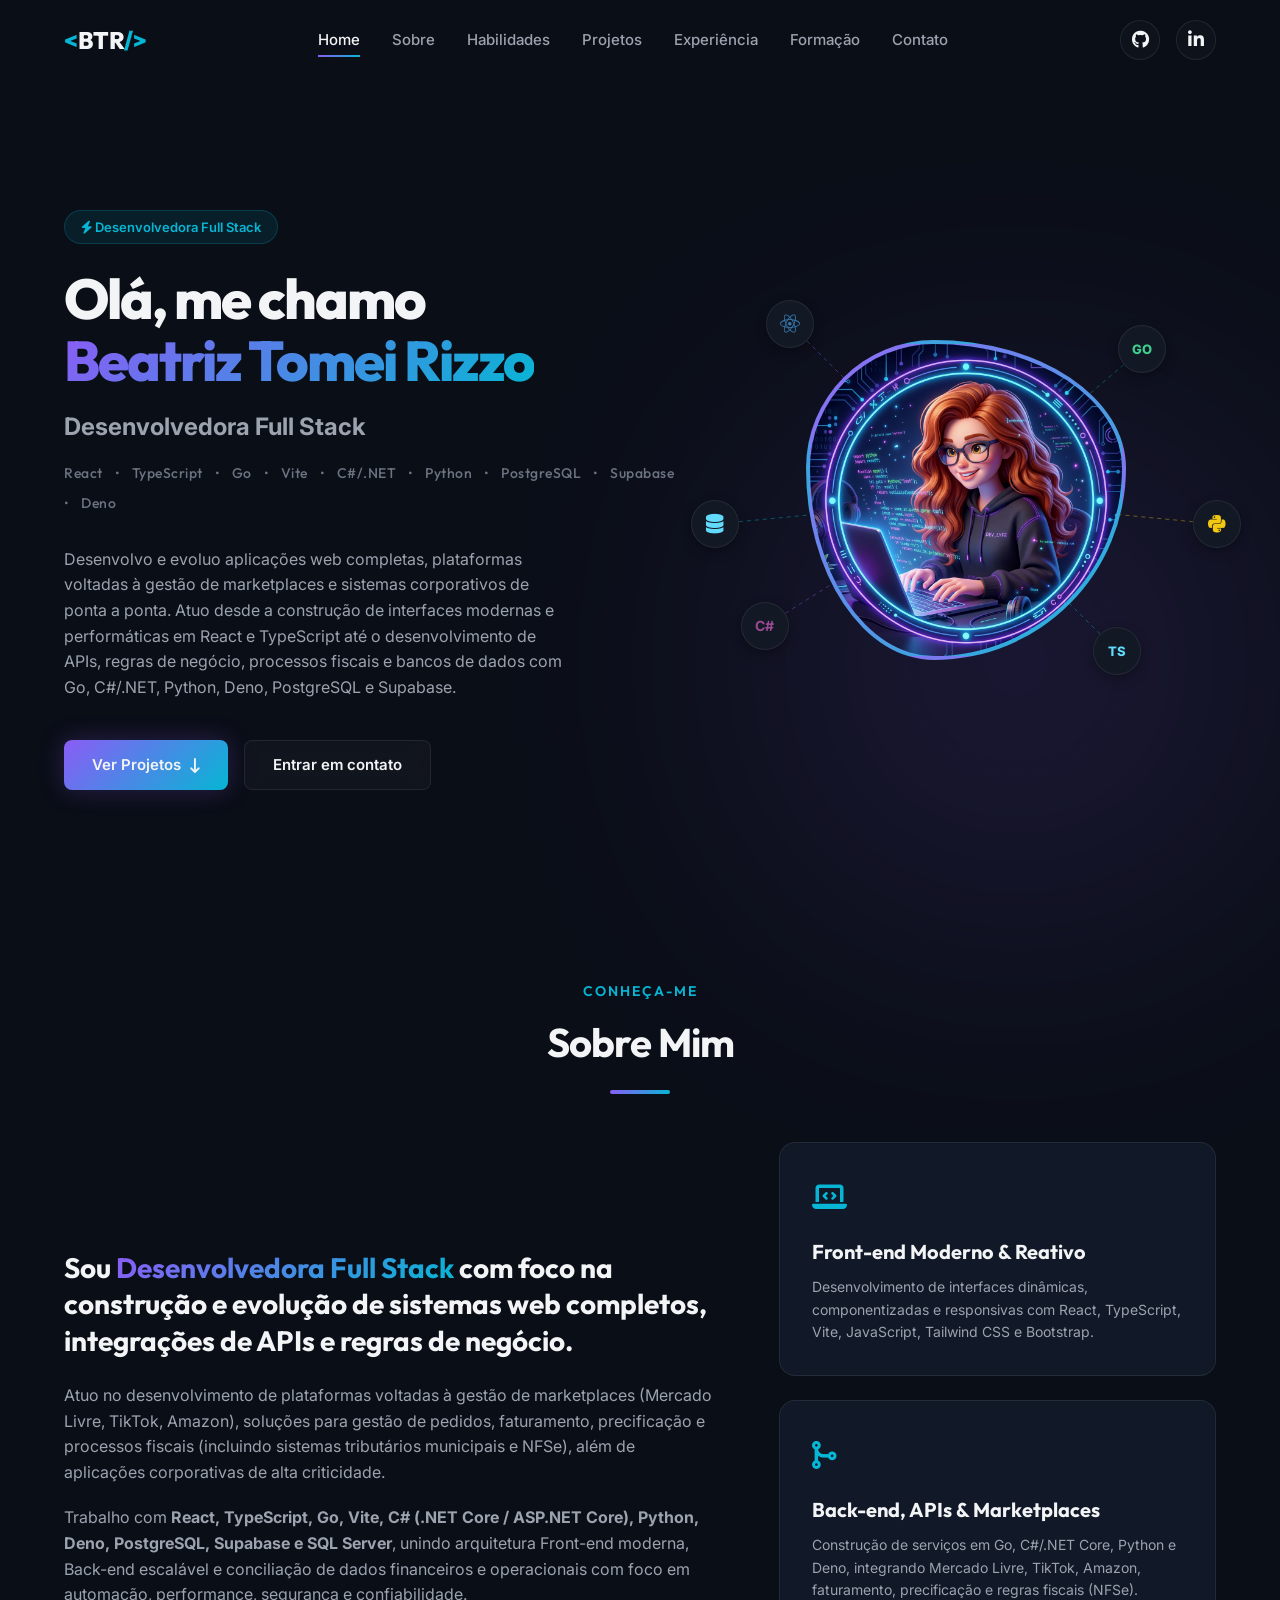
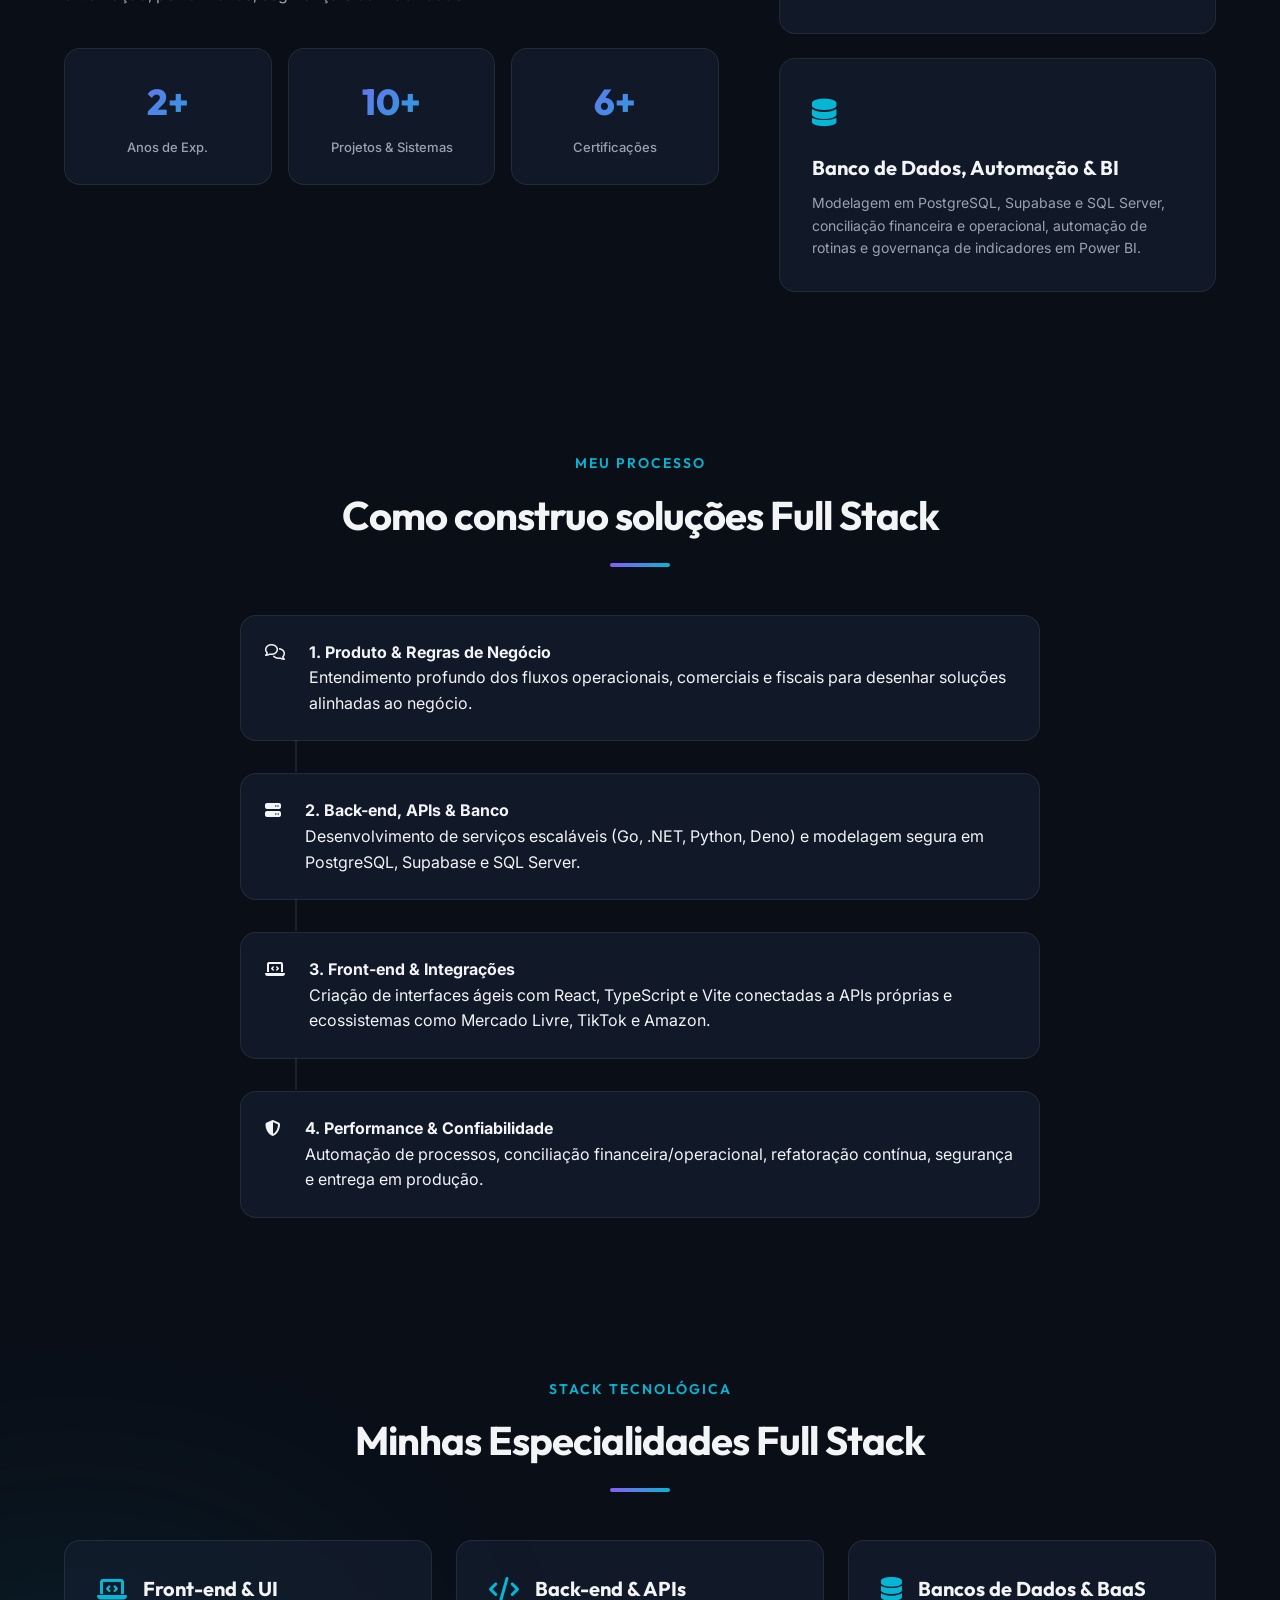
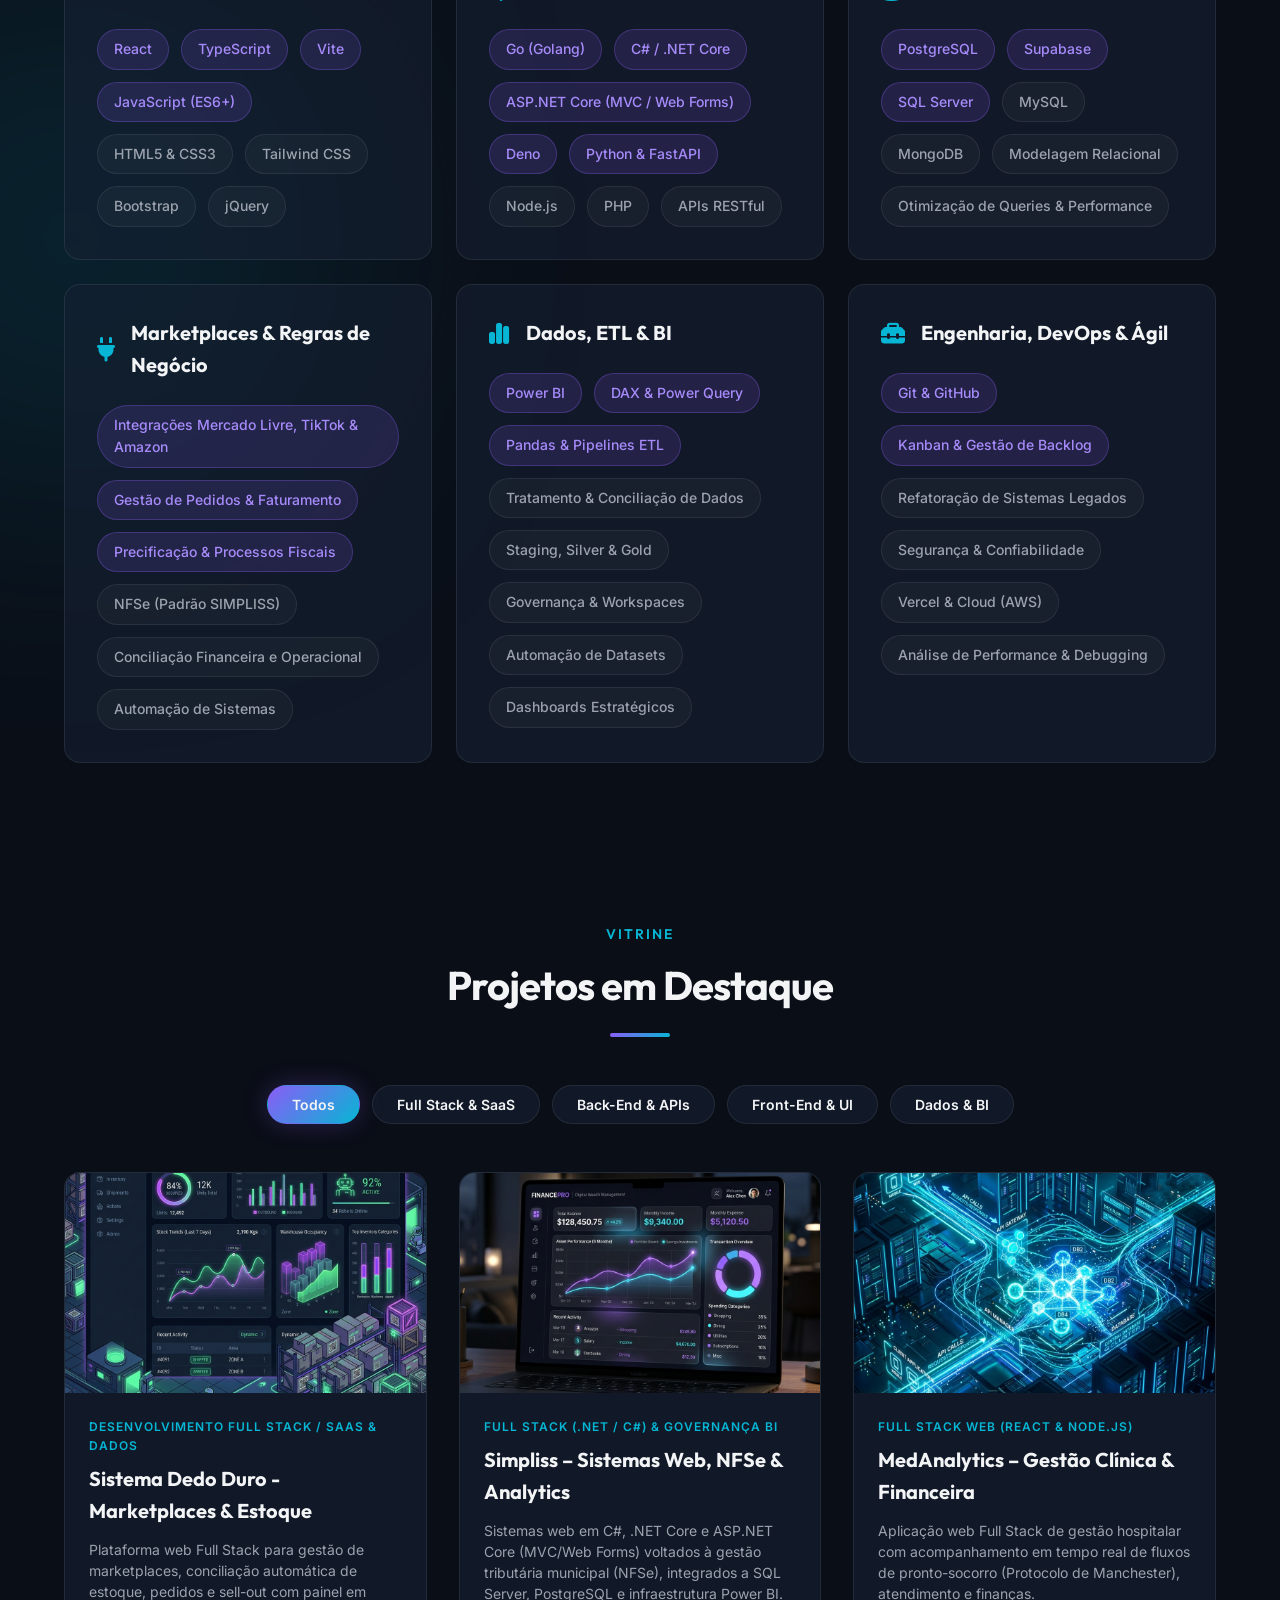
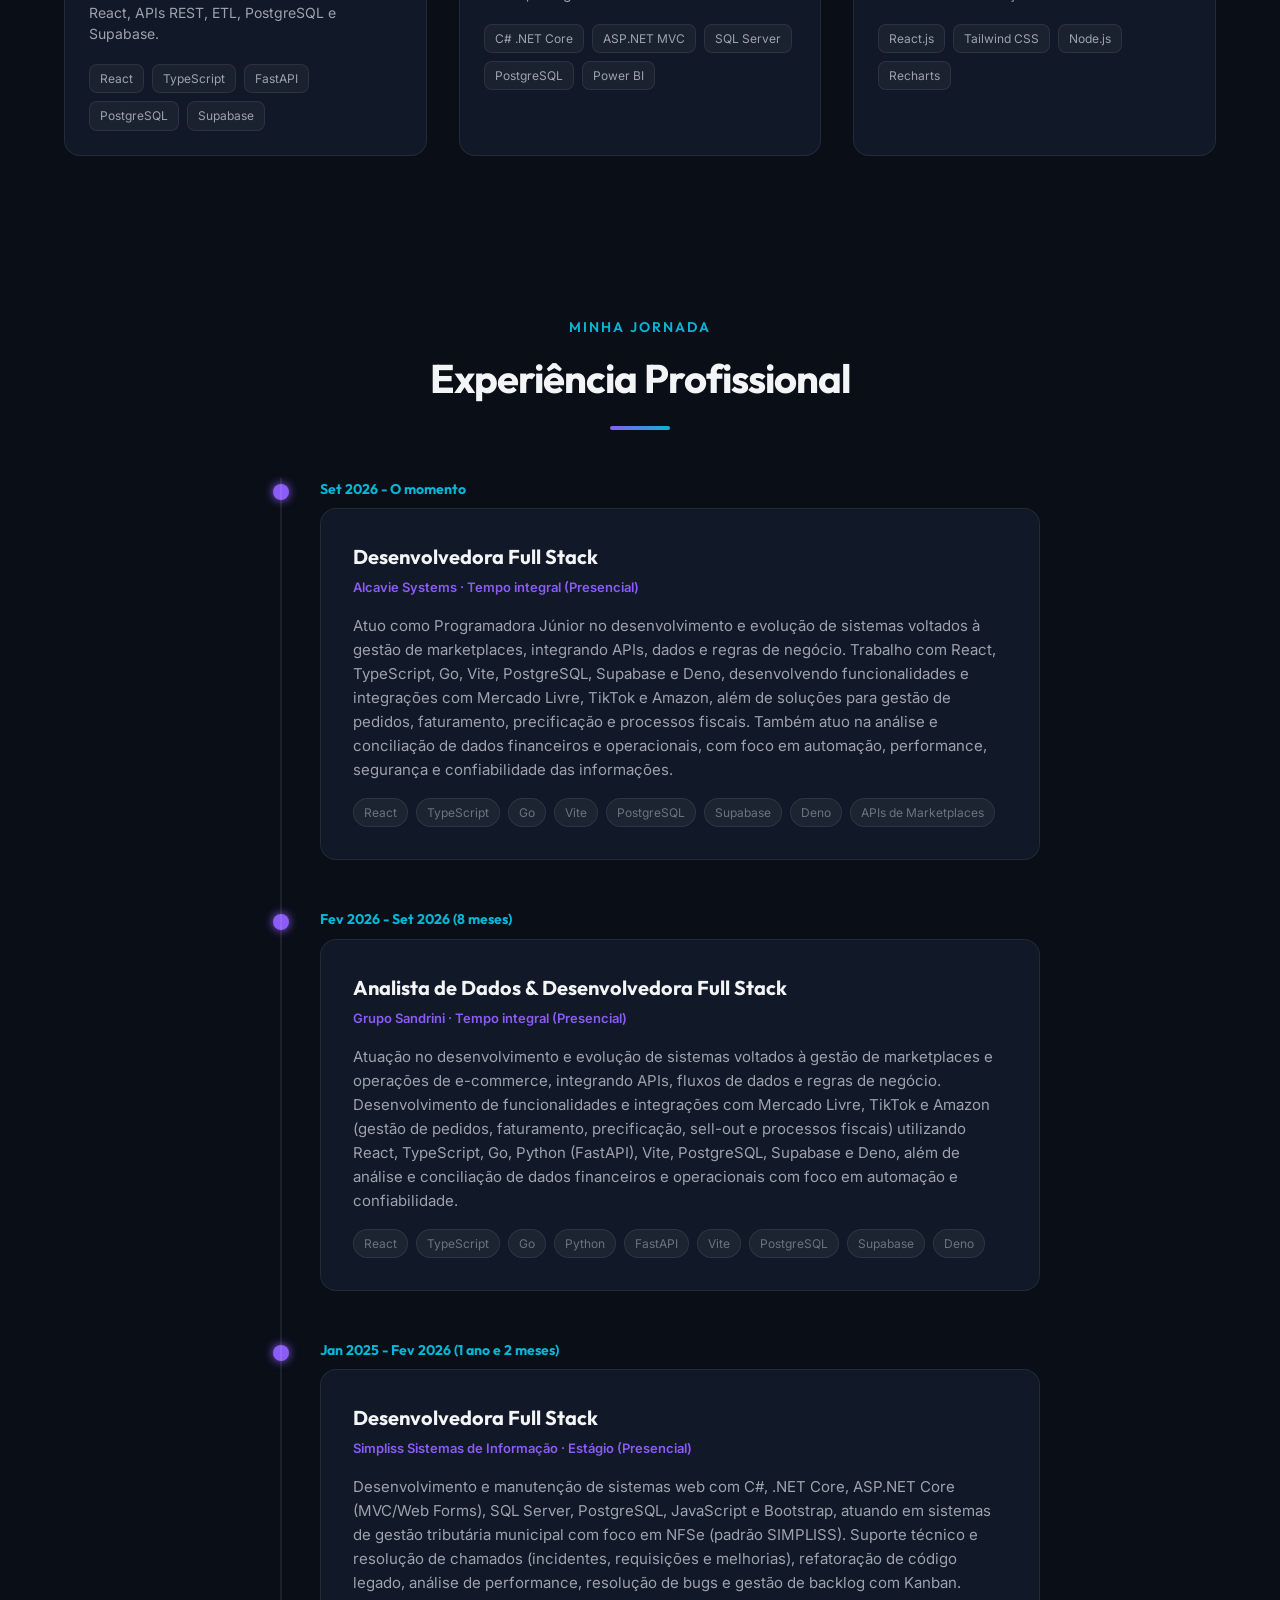
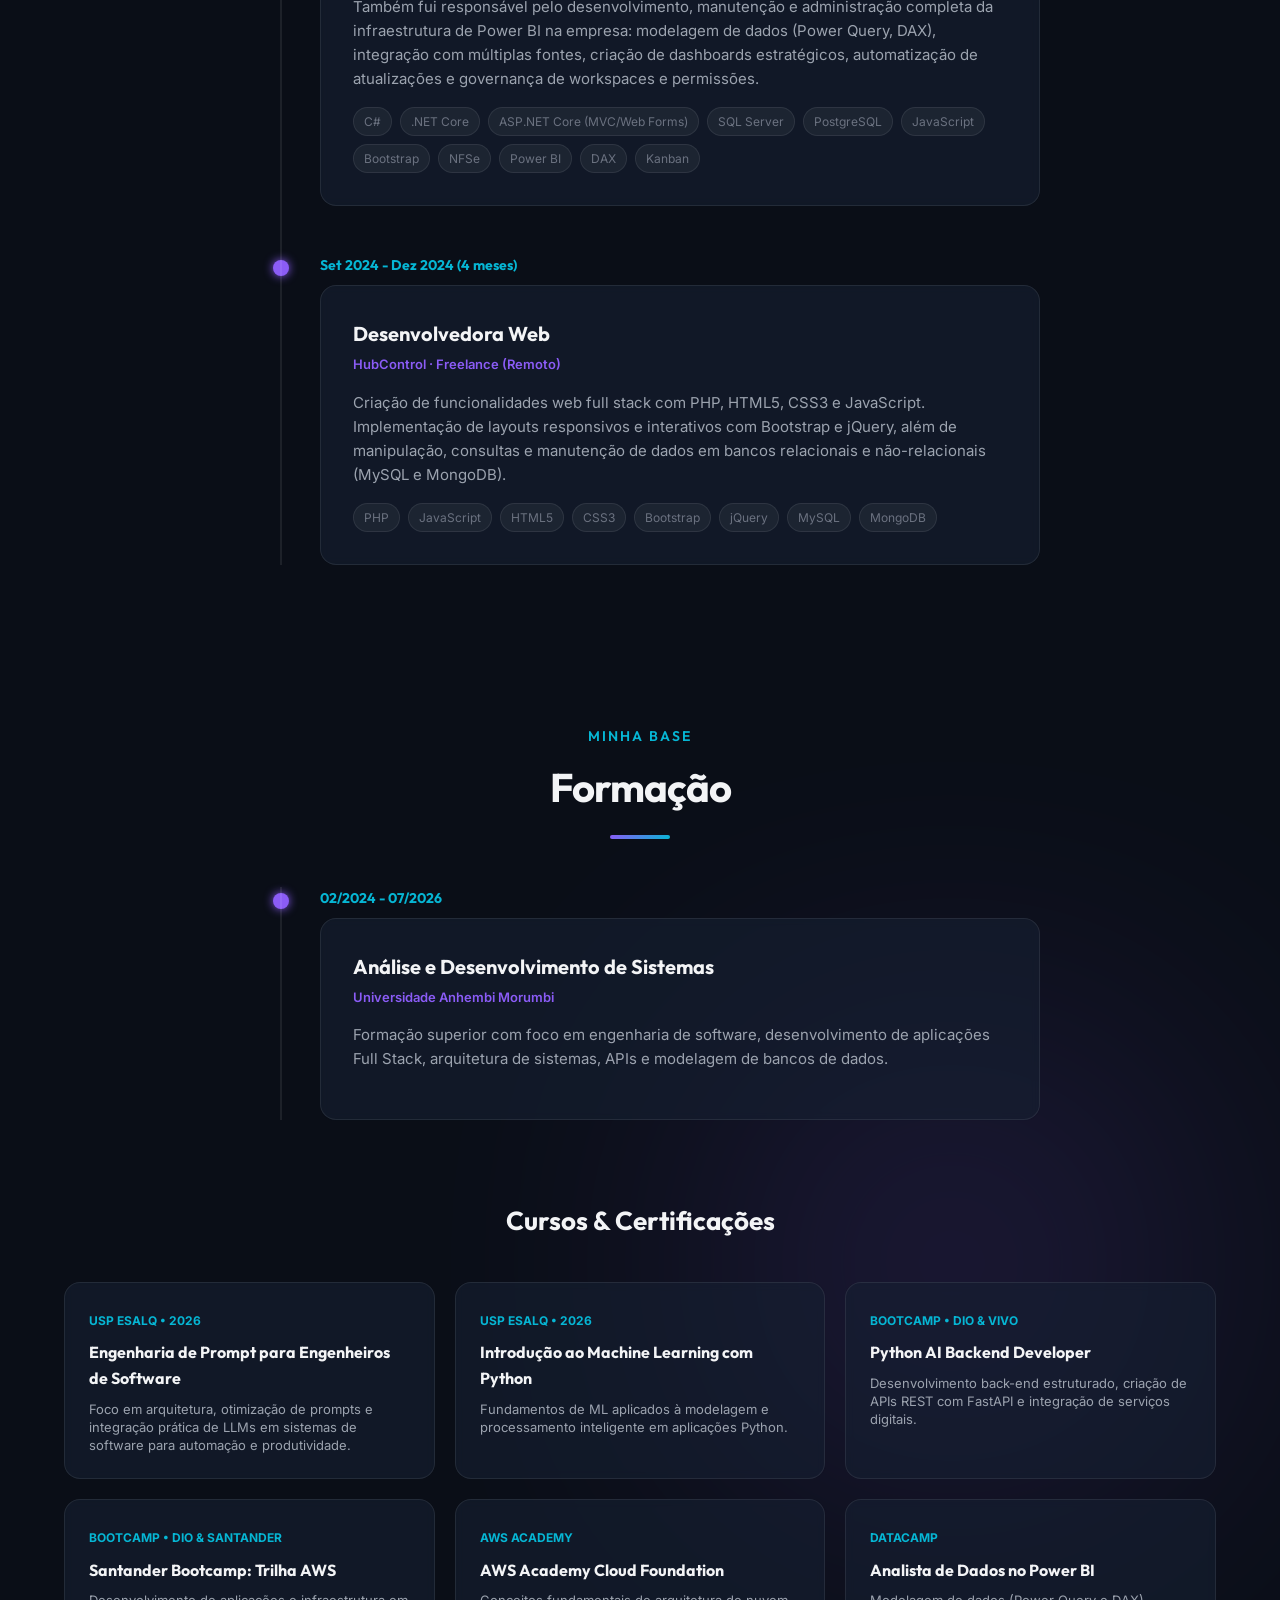
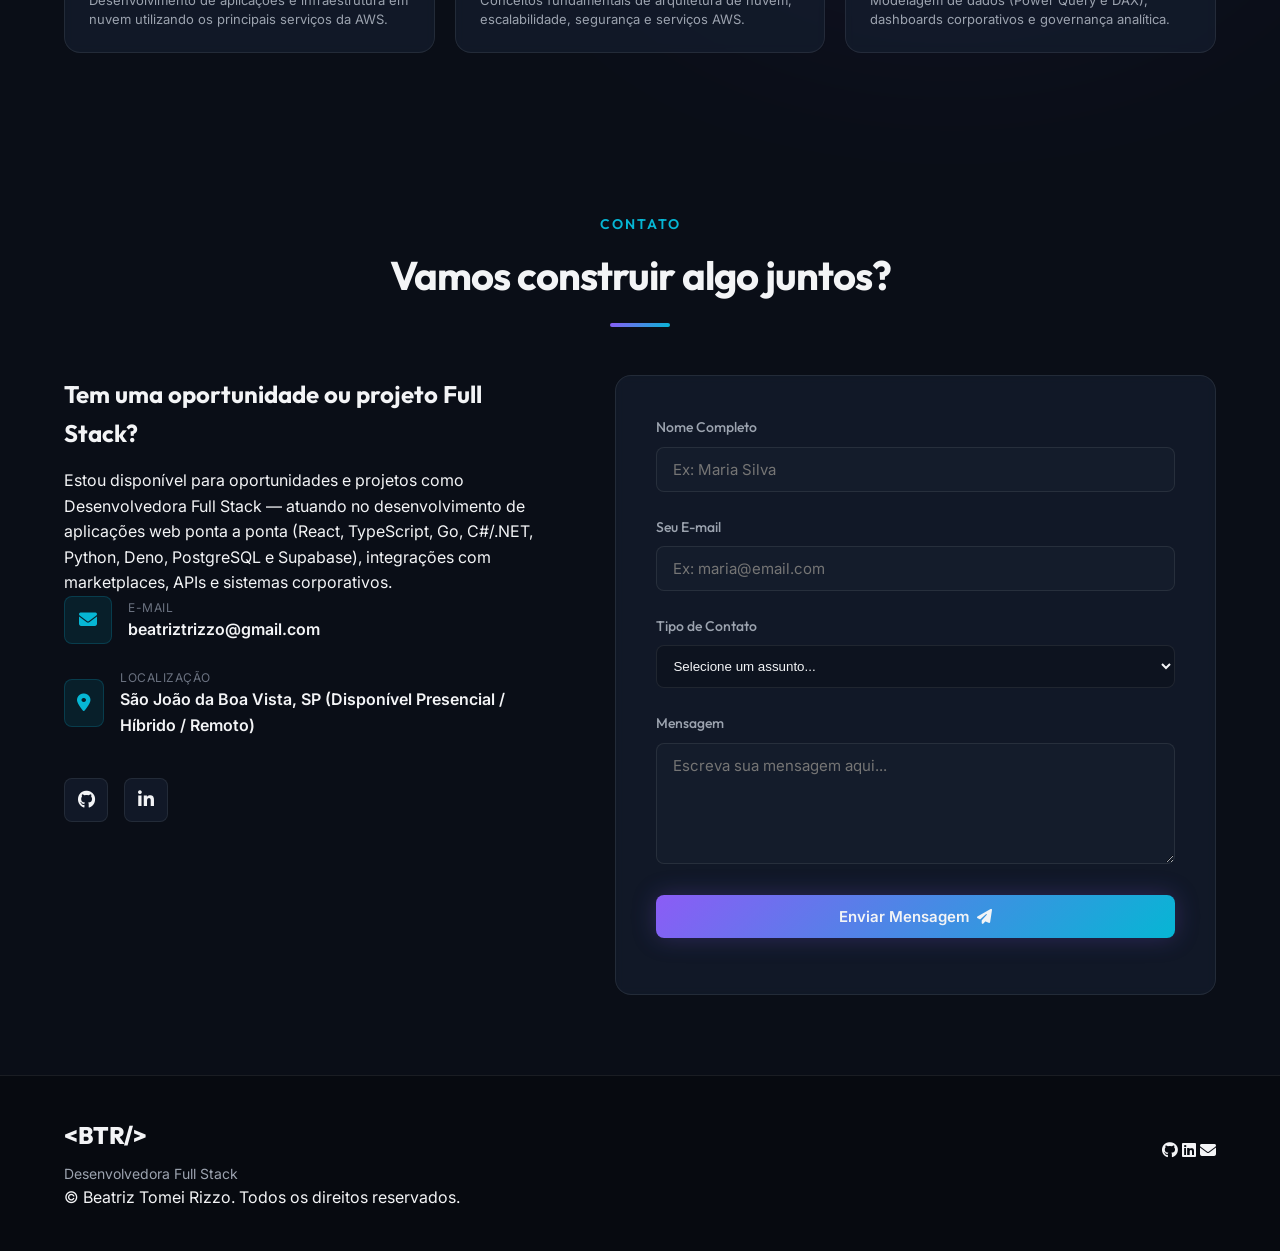
==== commit 429c801a: "feat(portfolio): posicionamento 100% Full Stack e atualizacao de experiencias (Alcavie, Sandrini, Si" ====
--- a/index.html
+++ b/index.html
@@ -3,14 +3,14 @@
 <head>
     <meta charset="UTF-8">
     <meta name="viewport" content="width=device-width, initial-scale=1.0">
-    <meta name="description" content="Portfólio de Beatriz Tomei Rizzo - Desenvolvedora de Software & Engenharia de Dados.">
+    <meta name="description" content="Portfólio de Beatriz Tomei Rizzo - Desenvolvedora Full Stack (React, TypeScript, Go, C#/.NET, Python, PostgreSQL, Supabase e Deno).">
     
     <!-- Open Graph Meta Tags -->
-    <meta property="og:title" content="Beatriz Tomei Rizzo | Desenvolvedora de Software & Engenharia de Dados">
-    <meta property="og:description" content="Desenvolvedora com experiência em Engenharia de Dados e construção de APIs.">
+    <meta property="og:title" content="Beatriz Tomei Rizzo | Desenvolvedora Full Stack">
+    <meta property="og:description" content="Desenvolvedora Full Stack especializada na construção de aplicações web, sistemas de gestão de marketplaces, APIs escaláveis e arquiteturas modernas.">
     <meta property="og:type" content="website">
     
-    <title>Beatriz Tomei Rizzo | Desenvolvedora de Software & Engenharia de Dados</title>
+    <title>Beatriz Tomei Rizzo | Desenvolvedora Full Stack</title>
     
     <!-- Favicon -->
     <link rel="icon" type="image/svg+xml" href="assets/img/favicon.svg">
@@ -68,17 +68,17 @@
         <section class="hero-section" id="home">
             <div class="container hero-container reveal-on-scroll">
                 <div class="hero-content">
-                    <span class="hero-badge"><i class="fa-solid fa-bolt"></i> Disponível para projetos</span>
+                    <span class="hero-badge"><i class="fa-solid fa-bolt"></i> Desenvolvedora Full Stack</span>
                     <h1 class="hero-title">
                         Olá, me chamo <br>
                         <span class="highlight-text">Beatriz Tomei Rizzo</span>
                     </h1>
-                    <h2 class="hero-subtitle">Desenvolvedora de Software & Engenharia de Dados</h2>
+                    <h2 class="hero-subtitle">Desenvolvedora Full Stack</h2>
                     <div class="hero-tech-line">
-                        <span>Python</span> • <span>FastAPI</span> • <span>C#/.NET</span> • <span>PostgreSQL</span> • <span>SQL Server</span> • <span>React</span> • <span>Power BI</span>
+                        <span>React</span> • <span>TypeScript</span> • <span>Go</span> • <span>Vite</span> • <span>C#/.NET</span> • <span>Python</span> • <span>PostgreSQL</span> • <span>Supabase</span> • <span>Deno</span>
                     </div>
                     <p class="hero-description">
-                        Desenvolvo sistemas corporativos, APIs robustas e pipelines de dados que conectam operações, bancos de dados e indicadores de negócio. Atuo desde o processamento e consolidação dos dados até a construção de aplicações e dashboards analíticos para transformar informações brutas em decisões estratégicas.
+                        Desenvolvo e evoluo aplicações web completas, plataformas voltadas à gestão de marketplaces e sistemas corporativos de ponta a ponta. Atuo desde a construção de interfaces modernas e performáticas em React e TypeScript até o desenvolvimento de APIs, regras de negócio, processos fiscais e bancos de dados com Go, C#/.NET, Python, Deno, PostgreSQL e Supabase.
                     </p>
                     <div class="hero-cta">
                         <a href="#projects" class="btn btn-primary">Ver Projetos <i class="fa-solid fa-arrow-down-long"></i></a>
@@ -86,35 +86,29 @@
                     </div>
                 </div>
                 <div class="hero-image-wrapper">
-                    <!-- Abstract Tech Composition instead of floating isolated cards -->
+                    <!-- Abstract Tech Composition -->
                     <div class="hero-tech-composition">
                         <svg class="tech-connections" viewBox="0 0 500 500" xmlns="http://www.w3.org/2000/svg">
-                        <!-- Line to Python (Node 1) -->
-                        <line x1="74" y1="74" x2="250" y2="250" stroke="rgba(139, 92, 246, 0.4)" stroke-width="1" stroke-dasharray="4" />
-                        <!-- Line to DB (Node 2) -->
-                        <line x1="426" y1="99" x2="250" y2="250" stroke="rgba(6, 182, 212, 0.4)" stroke-width="1" stroke-dasharray="4" />
-                        <!-- Line to C# (Node 3) -->
-                        <line x1="49" y1="376" x2="250" y2="250" stroke="rgba(139, 92, 246, 0.4)" stroke-width="1" stroke-dasharray="4" />
-                        <!-- Line to React (Node 4) -->
-                        <line x1="401" y1="401" x2="250" y2="250" stroke="rgba(6, 182, 212, 0.4)" stroke-width="1" stroke-dasharray="4" />
-                        <!-- Line to Power BI (Node 5) -->
-                        <line x1="501" y1="274" x2="250" y2="250" stroke="rgba(242, 200, 17, 0.4)" stroke-width="1" stroke-dasharray="4" />
-                        <!-- Line to Server (Node 6) -->
-                        <line x1="-1" y1="274" x2="250" y2="250" stroke="rgba(6, 182, 212, 0.4)" stroke-width="1" stroke-dasharray="4" />
-                    </svg>
+                            <line x1="74" y1="74" x2="250" y2="250" stroke="rgba(139, 92, 246, 0.4)" stroke-width="1" stroke-dasharray="4" />
+                            <line x1="426" y1="99" x2="250" y2="250" stroke="rgba(6, 182, 212, 0.4)" stroke-width="1" stroke-dasharray="4" />
+                            <line x1="49" y1="376" x2="250" y2="250" stroke="rgba(139, 92, 246, 0.4)" stroke-width="1" stroke-dasharray="4" />
+                            <line x1="401" y1="401" x2="250" y2="250" stroke="rgba(6, 182, 212, 0.4)" stroke-width="1" stroke-dasharray="4" />
+                            <line x1="501" y1="274" x2="250" y2="250" stroke="rgba(242, 200, 17, 0.4)" stroke-width="1" stroke-dasharray="4" />
+                            <line x1="-1" y1="274" x2="250" y2="250" stroke="rgba(6, 182, 212, 0.4)" stroke-width="1" stroke-dasharray="4" />
+                        </svg>
 
                         <div class="hero-blob">
-                            <img id="avatar-img" src="assets/img/avatar.png" alt="Beatriz Rizzo - Desenvolvedora de Software" onerror="this.src='https://images.unsplash.com/photo-1573496359142-b8d87734a5a2?q=80&w=600&auto=format&fit=crop'">
+                            <img id="avatar-img" src="assets/img/avatar.png" alt="Beatriz Rizzo - Desenvolvedora Full Stack" onerror="this.src='https://images.unsplash.com/photo-1573496359142-b8d87734a5a2?q=80&w=600&auto=format&fit=crop'">
                         </div>
                         
-                        <!-- Tech Nodes connected by lines (simulated via CSS) -->
+                        <!-- Tech Nodes connected by lines -->
                         <div class="tech-nodes-container">
-                            <div class="tech-node node-1" aria-label="Python & FastAPI"><i class="fab fa-python"></i></div>
-                            <div class="tech-node node-2" aria-label="PostgreSQL"><i class="fa-solid fa-database"></i></div>
-                            <div class="tech-node node-3" aria-label="C# .NET"><span style="font-weight:bold; font-size:14px;">C#</span></div>
-                            <div class="tech-node node-4" aria-label="React"><i class="fab fa-react"></i></div>
-                            <div class="tech-node node-5" aria-label="Power BI"><i class="fa-solid fa-chart-simple"></i></div>
-                            <div class="tech-node node-6" aria-label="SQL Server / APIs"><i class="fa-solid fa-server"></i></div>
+                            <div class="tech-node node-1" aria-label="React & TypeScript" title="React & TypeScript"><i class="fab fa-react"></i></div>
+                            <div class="tech-node node-2" aria-label="Go (Golang)" title="Go (Golang)"><span style="font-weight:800; font-size:13px;">GO</span></div>
+                            <div class="tech-node node-3" aria-label="C# .NET" title="C# / .NET Core"><span style="font-weight:bold; font-size:14px;">C#</span></div>
+                            <div class="tech-node node-4" aria-label="TypeScript & Deno" title="TypeScript / Vite / Deno"><span style="font-weight:800; font-size:13px;">TS</span></div>
+                            <div class="tech-node node-5" aria-label="Python & FastAPI" title="Python & FastAPI"><i class="fab fa-python"></i></div>
+                            <div class="tech-node node-6" aria-label="PostgreSQL & Supabase" title="PostgreSQL & Supabase"><i class="fa-solid fa-database"></i></div>
                         </div>
                     </div>
                 </div>
@@ -132,13 +126,13 @@
                 <div class="about-grid">
                     <div class="about-text-content">
                         <h3 class="about-intro">
-                            Sou desenvolvedora de software com experiência prática na integração entre <span class="highlight-text">Back-end e Engenharia de Dados</span>.
+                            Sou <span class="highlight-text">Desenvolvedora Full Stack</span> com foco na construção e evolução de sistemas web completos, integrações de APIs e regras de negócio.
                         </h3>
                         <p class="about-paragraph">
-                            Atuo na construção de APIs, pipelines, bancos de dados e aplicações analíticas voltadas à resolução de problemas corporativos.
+                            Atuo no desenvolvimento de plataformas voltadas à gestão de marketplaces (Mercado Livre, TikTok, Amazon), soluções para gestão de pedidos, faturamento, precificação e processos fiscais (incluindo sistemas tributários municipais e NFSe), além de aplicações corporativas de alta criticidade.
                         </p>
                         <p class="about-paragraph">
-                            Desenvolvo APIs com C#/.NET e Python/FastAPI, modelo bancos PostgreSQL e SQL Server, estruturo fluxos de ETL e construo dashboards ou interfaces para transformar dados em informações úteis para o negócio.
+                            Trabalho com <strong>React, TypeScript, Go, Vite, C# (.NET Core / ASP.NET Core), Python, Deno, PostgreSQL, Supabase e SQL Server</strong>, unindo arquitetura Front-end moderna, Back-end escalável e conciliação de dados financeiros e operacionais com foco em automação, performance, segurança e confiabilidade.
                         </p>
                         <div class="about-stats-grid">
                             <div class="stat-card">
@@ -147,7 +141,7 @@
                             </div>
                             <div class="stat-card">
                                 <span class="stat-number">10+</span>
-                                <span class="stat-label">Projetos Práticos</span>
+                                <span class="stat-label">Projetos & Sistemas</span>
                             </div>
                             <div class="stat-card">
                                 <span class="stat-number">6+</span>
@@ -157,19 +151,19 @@
                     </div>
                     <div class="about-info-cards">
                         <div class="info-card">
-                            <div class="info-card-icon"><i class="fa-solid fa-network-wired"></i></div>
-                            <h4 class="info-card-title">Pipelines & ETL</h4>
-                            <p class="info-card-desc">Construção de rotinas em Python (Pandas) para extração, tratamento e carga (arquitetura Staging, Silver, Gold).</p>
+                            <div class="info-card-icon"><i class="fa-solid fa-laptop-code"></i></div>
+                            <h4 class="info-card-title">Front-end Moderno & Reativo</h4>
+                            <p class="info-card-desc">Desenvolvimento de interfaces dinâmicas, componentizadas e responsivas com React, TypeScript, Vite, JavaScript, Tailwind CSS e Bootstrap.</p>
                         </div>
                         <div class="info-card">
                             <div class="info-card-icon"><i class="fa-solid fa-code-merge"></i></div>
-                            <h4 class="info-card-title">APIs & Integrações</h4>
-                            <p class="info-card-desc">Criação de serviços RESTful seguros e escaláveis para fluxo dinâmico de dados entre sistemas e marketplaces.</p>
+                            <h4 class="info-card-title">Back-end, APIs & Marketplaces</h4>
+                            <p class="info-card-desc">Construção de serviços em Go, C#/.NET Core, Python e Deno, integrando Mercado Livre, TikTok, Amazon, faturamento, precificação e regras fiscais (NFSe).</p>
                         </div>
                         <div class="info-card">
-                            <div class="info-card-icon"><i class="fa-solid fa-chart-pie"></i></div>
-                            <h4 class="info-card-title">BI & Analytics</h4>
-                            <p class="info-card-desc">Transformação de dados brutos em decisões de negócio através de modelagem avançada (DAX/Power Query).</p>
+                            <div class="info-card-icon"><i class="fa-solid fa-database"></i></div>
+                            <h4 class="info-card-title">Banco de Dados, Automação & BI</h4>
+                            <p class="info-card-desc">Modelagem em PostgreSQL, Supabase e SQL Server, conciliação financeira e operacional, automação de rotinas e governança de indicadores em Power BI.</p>
                         </div>
                     </div>
                 </div>
@@ -181,7 +175,7 @@
             <div class="container reveal-on-scroll">
                 <div class="section-header">
                     <span class="section-subtitle">Meu Processo</span>
-                    <h2 class="section-title">Como transformo problemas em soluções</h2>
+                    <h2 class="section-title">Como construo soluções Full Stack</h2>
                     <div class="section-underline"></div>
                 </div>
                 
@@ -189,35 +183,35 @@
                     <div class="workflow-step">
                         <div class="step-icon"><i class="fa-regular fa-comments"></i></div>
                         <div class="step-content">
-                            <h4>1. Entendimento do Problema</h4>
-                            <p>Análise de requisitos de negócio e identificação das necessidades reais de processamento e visualização.</p>
+                            <h4>1. Produto & Regras de Negócio</h4>
+                            <p>Entendimento profundo dos fluxos operacionais, comerciais e fiscais para desenhar soluções alinhadas ao negócio.</p>
                         </div>
                     </div>
                     <div class="workflow-connector"></div>
                     
                     <div class="workflow-step">
-                        <div class="step-icon"><i class="fa-solid fa-database"></i></div>
+                        <div class="step-icon"><i class="fa-solid fa-server"></i></div>
                         <div class="step-content">
-                            <h4>2. Fontes e Modelagem</h4>
-                            <p>Levantamento de APIs, planilhas ou bancos legados, e desenho da arquitetura e modelagem relacional (PostgreSQL/SQL Server).</p>
+                            <h4>2. Back-end, APIs & Banco</h4>
+                            <p>Desenvolvimento de serviços escaláveis (Go, .NET, Python, Deno) e modelagem segura em PostgreSQL, Supabase e SQL Server.</p>
                         </div>
                     </div>
                     <div class="workflow-connector"></div>
                     
                     <div class="workflow-step">
-                        <div class="step-icon"><i class="fa-solid fa-gears"></i></div>
+                        <div class="step-icon"><i class="fa-solid fa-laptop-code"></i></div>
                         <div class="step-content">
-                            <h4>3. Pipelines e APIs</h4>
-                            <p>Desenvolvimento do back-end (Python/C#) para ingestão, tratamento (ETL) e disponibilização segura dos dados.</p>
+                            <h4>3. Front-end & Integrações</h4>
+                            <p>Criação de interfaces ágeis com React, TypeScript e Vite conectadas a APIs próprias e ecossistemas como Mercado Livre, TikTok e Amazon.</p>
                         </div>
                     </div>
                     <div class="workflow-connector"></div>
                     
                     <div class="workflow-step">
-                        <div class="step-icon"><i class="fa-solid fa-desktop"></i></div>
+                        <div class="step-icon"><i class="fa-solid fa-shield-halved"></i></div>
                         <div class="step-content">
-                            <h4>4. Visualização, Validação e Entrega</h4>
-                            <p>Construção de dashboards ou interfaces, validação da integridade dos dados, documentação e acompanhamento da solução em produção.</p>
+                            <h4>4. Performance & Confiabilidade</h4>
+                            <p>Automação de processos, conciliação financeira/operacional, refatoração contínua, segurança e entrega em produção.</p>
                         </div>
                     </div>
                 </div>
@@ -228,8 +222,8 @@
         <section class="skills-section section-padding" id="skills">
             <div class="container reveal-on-scroll">
                 <div class="section-header">
-                    <span class="section-subtitle">Competências Técnicas</span>
-                    <h2 class="section-title">Minhas Especialidades</h2>
+                    <span class="section-subtitle">Stack Tecnológica</span>
+                    <h2 class="section-title">Minhas Especialidades Full Stack</h2>
                     <div class="section-underline"></div>
                 </div>
                 
@@ -237,7 +231,7 @@
                 <div class="skills-grid" id="skills-container">
                     <div class="loading-state" style="text-align: center; color: var(--text-secondary); grid-column: 1 / -1; padding: 40px;">
                         <i class="fa-solid fa-spinner fa-spin" style="font-size: 24px; margin-bottom: 16px;"></i>
-                        <p>Carregando especialidades tecnológicas...</p>
+                        <p>Carregando stack tecnológica...</p>
                     </div>
                 </div>
             </div>
@@ -254,14 +248,15 @@
 
                 <div class="projects-filter">
                     <button class="filter-btn active" data-filter="all">Todos</button>
-                    <button class="filter-btn" data-filter="data">Dados & ETL</button>
-                    <button class="filter-btn" data-filter="backend">Back-End</button>
-                    <button class="filter-btn" data-filter="frontend">Web & Frontend</button>
+                    <button class="filter-btn" data-filter="fullstack">Full Stack & SaaS</button>
+                    <button class="filter-btn" data-filter="backend">Back-End & APIs</button>
+                    <button class="filter-btn" data-filter="frontend">Front-End & UI</button>
+                    <button class="filter-btn" data-filter="data">Dados & BI</button>
                 </div>
 
                 <div class="projects-grid">
                     <!-- Project 1 -->
-                    <div class="project-card" data-category="data backend" data-project-id="p1">
+                    <div class="project-card" data-category="fullstack backend frontend data" data-project-id="p1">
                         <div class="project-image">
                             <img src="assets/img/project1.png" alt="Sistema Dedo Duro" onerror="this.src='https://images.unsplash.com/photo-1551288049-bebda4e38f71?q=80&w=600&auto=format&fit=crop'">
                             <div class="project-overlay">
@@ -269,45 +264,47 @@
                             </div>
                         </div>
                         <div class="project-info">
-                            <span class="project-tag">Engenharia de Dados / Full Stack</span>
-                            <h3 class="project-title">Sistema Dedo Duro - Gestão de Estoque</h3>
+                            <span class="project-tag">Desenvolvimento Full Stack / SaaS & Dados</span>
+                            <h3 class="project-title">Sistema Dedo Duro - Marketplaces & Estoque</h3>
                             <p class="project-desc">
-                                Sistema inteligente de monitoramento e conciliação de estoque automático integrado com planilhas de vendas na nuvem, Supabase e painel React.
+                                Plataforma web Full Stack para gestão de marketplaces, conciliação automática de estoque, pedidos e sell-out com painel em React, APIs REST, ETL, PostgreSQL e Supabase.
                             </p>
                             <div class="project-tech">
-                                <span>Python</span>
-                                <span>Pandas</span>
+                                <span>React</span>
+                                <span>TypeScript</span>
                                 <span>FastAPI</span>
                                 <span>PostgreSQL</span>
+                                <span>Supabase</span>
                             </div>
                         </div>
                     </div>
 
                     <!-- Project 2 -->
-                    <div class="project-card" data-category="backend data" data-project-id="p2">
+                    <div class="project-card" data-category="fullstack backend data" data-project-id="p2">
                         <div class="project-image">
-                            <img src="assets/img/project2.png" alt="Simpliss Analytics" onerror="this.src='https://images.unsplash.com/photo-1460925895917-afdab827c52f?q=80&w=600&auto=format&fit=crop'">
+                            <img src="assets/img/project2.png" alt="Simpliss Sistemas & Analytics" onerror="this.src='https://images.unsplash.com/photo-1460925895917-afdab827c52f?q=80&w=600&auto=format&fit=crop'">
                             <div class="project-overlay">
                                 <span class="btn-view-details">Ver Estudo de Caso <i class="fa-solid fa-arrow-right"></i></span>
                             </div>
                         </div>
                         <div class="project-info">
-                            <span class="project-tag">Back-End / Business Intelligence</span>
-                            <h3 class="project-title">Simpliss Analytics API & Painel</h3>
+                            <span class="project-tag">Full Stack (.NET / C#) & Governança BI</span>
+                            <h3 class="project-title">Simpliss – Sistemas Web, NFSe & Analytics</h3>
                             <p class="project-desc">
-                                Painéis integrados com C# .NET Core e Power BI para visualização inteligente de indicadores financeiros de projetos e automação de permissões.
+                                Sistemas web em C#, .NET Core e ASP.NET Core (MVC/Web Forms) voltados à gestão tributária municipal (NFSe), integrados a SQL Server, PostgreSQL e infraestrutura Power BI.
                             </p>
                             <div class="project-tech">
                                 <span>C# .NET Core</span>
+                                <span>ASP.NET MVC</span>
+                                <span>SQL Server</span>
+                                <span>PostgreSQL</span>
                                 <span>Power BI</span>
-                                <span>SQL Server</span>
-                                <span>DAX</span>
                             </div>
                         </div>
                     </div>
 
                     <!-- Project 3 -->
-                    <div class="project-card" data-category="frontend backend" data-project-id="p3">
+                    <div class="project-card" data-category="fullstack frontend backend" data-project-id="p3">
                         <div class="project-image">
                             <img src="assets/img/project3.png" alt="MedAnalytics" onerror="this.src='https://images.unsplash.com/photo-1519494026892-80bbd2d6fd0d?q=80&w=600&auto=format&fit=crop'">
                             <div class="project-overlay">
@@ -315,16 +312,16 @@
                             </div>
                         </div>
                         <div class="project-info">
-                            <span class="project-tag">Web Full Stack / Health Analytics</span>
-                            <h3 class="project-title">MedAnalytics Clínico & BI</h3>
+                            <span class="project-tag">Full Stack Web (React & Node.js)</span>
+                            <h3 class="project-title">MedAnalytics – Gestão Clínica & Financeira</h3>
                             <p class="project-desc">
-                                Plataforma de gestão hospitalar com acompanhamento em tempo real de fluxos de pronto-socorro (Protocolo de Manchester) e finanças.
+                                Aplicação web Full Stack de gestão hospitalar com acompanhamento em tempo real de fluxos de pronto-socorro (Protocolo de Manchester), atendimento e finanças.
                             </p>
                             <div class="project-tech">
                                 <span>React.js</span>
                                 <span>Tailwind CSS</span>
+                                <span>Node.js</span>
                                 <span>Recharts</span>
-                                <span>Node.js</span>
                             </div>
                         </div>
                     </div>
@@ -349,7 +346,7 @@
             <div class="container">
                 <div class="section-header">
                     <span class="section-subtitle">Minha Jornada</span>
-                    <h2 class="section-title">Experiência</h2>
+                    <h2 class="section-title">Experiência Profissional</h2>
                     <div class="section-underline"></div>
                 </div>
                 
@@ -387,32 +384,32 @@
                         <div class="info-card" style="padding: 24px;">
                             <span style="color: var(--color-secondary); font-weight: 700; font-size: 12px; text-transform: uppercase;">USP ESALQ • 2026</span>
                             <h4 style="font-family: var(--font-heading); margin: 8px 0; font-size: 16px;">Engenharia de Prompt para Engenheiros de Software</h4>
-                            <p style="color: var(--text-secondary); font-size: 13px; line-height: 1.4;">Foco em estruturação, otimização de prompts e integração prática de LLMs para automação e produtividade.</p>
+                            <p style="color: var(--text-secondary); font-size: 13px; line-height: 1.4;">Foco em arquitetura, otimização de prompts e integração prática de LLMs em sistemas de software para automação e produtividade.</p>
                         </div>
                         <div class="info-card" style="padding: 24px;">
                             <span style="color: var(--color-secondary); font-weight: 700; font-size: 12px; text-transform: uppercase;">USP ESALQ • 2026</span>
                             <h4 style="font-family: var(--font-heading); margin: 8px 0; font-size: 16px;">Introdução ao Machine Learning com Python</h4>
-                            <p style="color: var(--text-secondary); font-size: 13px; line-height: 1.4;">Fundamentos de ML aplicados à análise e modelagem de dados usando Python para geração de insights.</p>
+                            <p style="color: var(--text-secondary); font-size: 13px; line-height: 1.4;">Fundamentos de ML aplicados à modelagem e processamento inteligente em aplicações Python.</p>
                         </div>
                         <div class="info-card" style="padding: 24px;">
                             <span style="color: var(--color-secondary); font-weight: 700; font-size: 12px; text-transform: uppercase;">Bootcamp • DIO & Vivo</span>
                             <h4 style="font-family: var(--font-heading); margin: 8px 0; font-size: 16px;">Python AI Backend Developer</h4>
-                            <p style="color: var(--text-secondary); font-size: 13px; line-height: 1.4;">Desenvolvimento back-end estruturado e aplicação de inteligência artificial em serviços digitais.</p>
+                            <p style="color: var(--text-secondary); font-size: 13px; line-height: 1.4;">Desenvolvimento back-end estruturado, criação de APIs REST com FastAPI e integração de serviços digitais.</p>
                         </div>
                         <div class="info-card" style="padding: 24px;">
                             <span style="color: var(--color-secondary); font-weight: 700; font-size: 12px; text-transform: uppercase;">Bootcamp • DIO & Santander</span>
                             <h4 style="font-family: var(--font-heading); margin: 8px 0; font-size: 16px;">Santander Bootcamp: Trilha AWS</h4>
-                            <p style="color: var(--text-secondary); font-size: 13px; line-height: 1.4;">Desenvolvimento e infraestrutura em nuvem utilizando os principais serviços da AWS.</p>
+                            <p style="color: var(--text-secondary); font-size: 13px; line-height: 1.4;">Desenvolvimento de aplicações e infraestrutura em nuvem utilizando os principais serviços da AWS.</p>
                         </div>
                         <div class="info-card" style="padding: 24px;">
                             <span style="color: var(--color-secondary); font-weight: 700; font-size: 12px; text-transform: uppercase;">AWS Academy</span>
                             <h4 style="font-family: var(--font-heading); margin: 8px 0; font-size: 16px;">AWS Academy Cloud Foundation</h4>
-                            <p style="color: var(--text-secondary); font-size: 13px; line-height: 1.4;">Conceitos fundamentais de arquitetura de nuvem, segurança e serviços básicos da AWS.</p>
+                            <p style="color: var(--text-secondary); font-size: 13px; line-height: 1.4;">Conceitos fundamentais de arquitetura de nuvem, escalabilidade, segurança e serviços AWS.</p>
                         </div>
                         <div class="info-card" style="padding: 24px;">
                             <span style="color: var(--color-secondary); font-weight: 700; font-size: 12px; text-transform: uppercase;">Datacamp</span>
                             <h4 style="font-family: var(--font-heading); margin: 8px 0; font-size: 16px;">Analista de Dados no Power BI</h4>
-                            <p style="color: var(--text-secondary); font-size: 13px; line-height: 1.4;">Visualização, ETL (Power Query), modelagem de dados e análise estatística usando DAX.</p>
+                            <p style="color: var(--text-secondary); font-size: 13px; line-height: 1.4;">Modelagem de dados (Power Query e DAX), dashboards corporativos e governança analítica.</p>
                         </div>
                     </div>
                 </div>
@@ -430,8 +427,8 @@
                 
                 <div class="contact-grid">
                     <div class="contact-info reveal-on-scroll">
-                        <h3>Tem uma oportunidade ou projeto?</h3>
-                        <p>Estou aberta a oportunidades em Engenharia de Dados, desenvolvimento Back-end, APIs, automações e sistemas corporativos. Use o formulário ou entre em contato diretamente.</p>
+                        <h3>Tem uma oportunidade ou projeto Full Stack?</h3>
+                        <p>Estou disponível para oportunidades e projetos como Desenvolvedora Full Stack — atuando no desenvolvimento de aplicações web ponta a ponta (React, TypeScript, Go, C#/.NET, Python, Deno, PostgreSQL e Supabase), integrações com marketplaces, APIs e sistemas corporativos.</p>
                         
                         <div class="contact-details-list">
                             <div class="contact-detail-item">
@@ -449,7 +446,7 @@
                                 </div>
                                 <div class="contact-detail-text">
                                     <span>Localização</span>
-                                    <strong>São João da Boa Vista, SP (Disponível Remoto / Híbrido)</strong>
+                                    <strong>São João da Boa Vista, SP (Disponível Presencial / Híbrido / Remoto)</strong>
                                 </div>
                             </div>
                         </div>
@@ -474,13 +471,12 @@
                                 <label for="subject">Tipo de Contato</label>
                                 <select id="subject" name="subject" required style="width: 100%; padding: 12px; background: rgba(0,0,0,0.2); border: 1px solid var(--border-color); color: var(--text-primary); border-radius: var(--border-radius-sm);">
                                     <option value="" disabled selected>Selecione um assunto...</option>
-                                    <option value="Oportunidade profissional">Oportunidade profissional</option>
-                                    <option value="Engenharia de Dados">Engenharia de Dados</option>
-                                    <option value="Desenvolvimento Back-end">Desenvolvimento Back-end</option>
-                                    <option value="Desenvolvimento Full Stack">Desenvolvimento Full Stack</option>
-                                    <option value="API ou integração">API ou integração</option>
-                                    <option value="Automação">Automação</option>
-                                    <option value="Dashboard e BI">Dashboard e BI</option>
+                                    <option value="Oportunidade Full Stack">Oportunidade Full Stack</option>
+                                    <option value="Desenvolvimento de Sistema Web / SaaS">Desenvolvimento de Sistema Web / SaaS</option>
+                                    <option value="Desenvolvimento Front-end (React / TypeScript)">Desenvolvimento Front-end (React / TypeScript)</option>
+                                    <option value="Desenvolvimento Back-end (Go / .NET / Python)">Desenvolvimento Back-end (Go / .NET / Python)</option>
+                                    <option value="Integração de APIs & Marketplaces">Integração de APIs & Marketplaces</option>
+                                    <option value="Automação & Conciliação de Dados">Automação & Conciliação de Dados</option>
                                     <option value="Outro">Outro</option>
                                 </select>
                             </div>
@@ -504,7 +500,7 @@
             <div class="footer-container">
                 <div class="footer-brand">
                     <h2 class="logo">&lt;BTR/&gt;</h2>
-                    <p>Desenvolvedora de Software & Engenharia de Dados</p>
+                    <p>Desenvolvedora Full Stack</p>
                 </div>
                 <div class="footer-social">
                     <a href="https://github.com/RizzoBia" target="_blank" rel="noopener noreferrer" aria-label="GitHub"><i class="fab fa-github"></i></a>
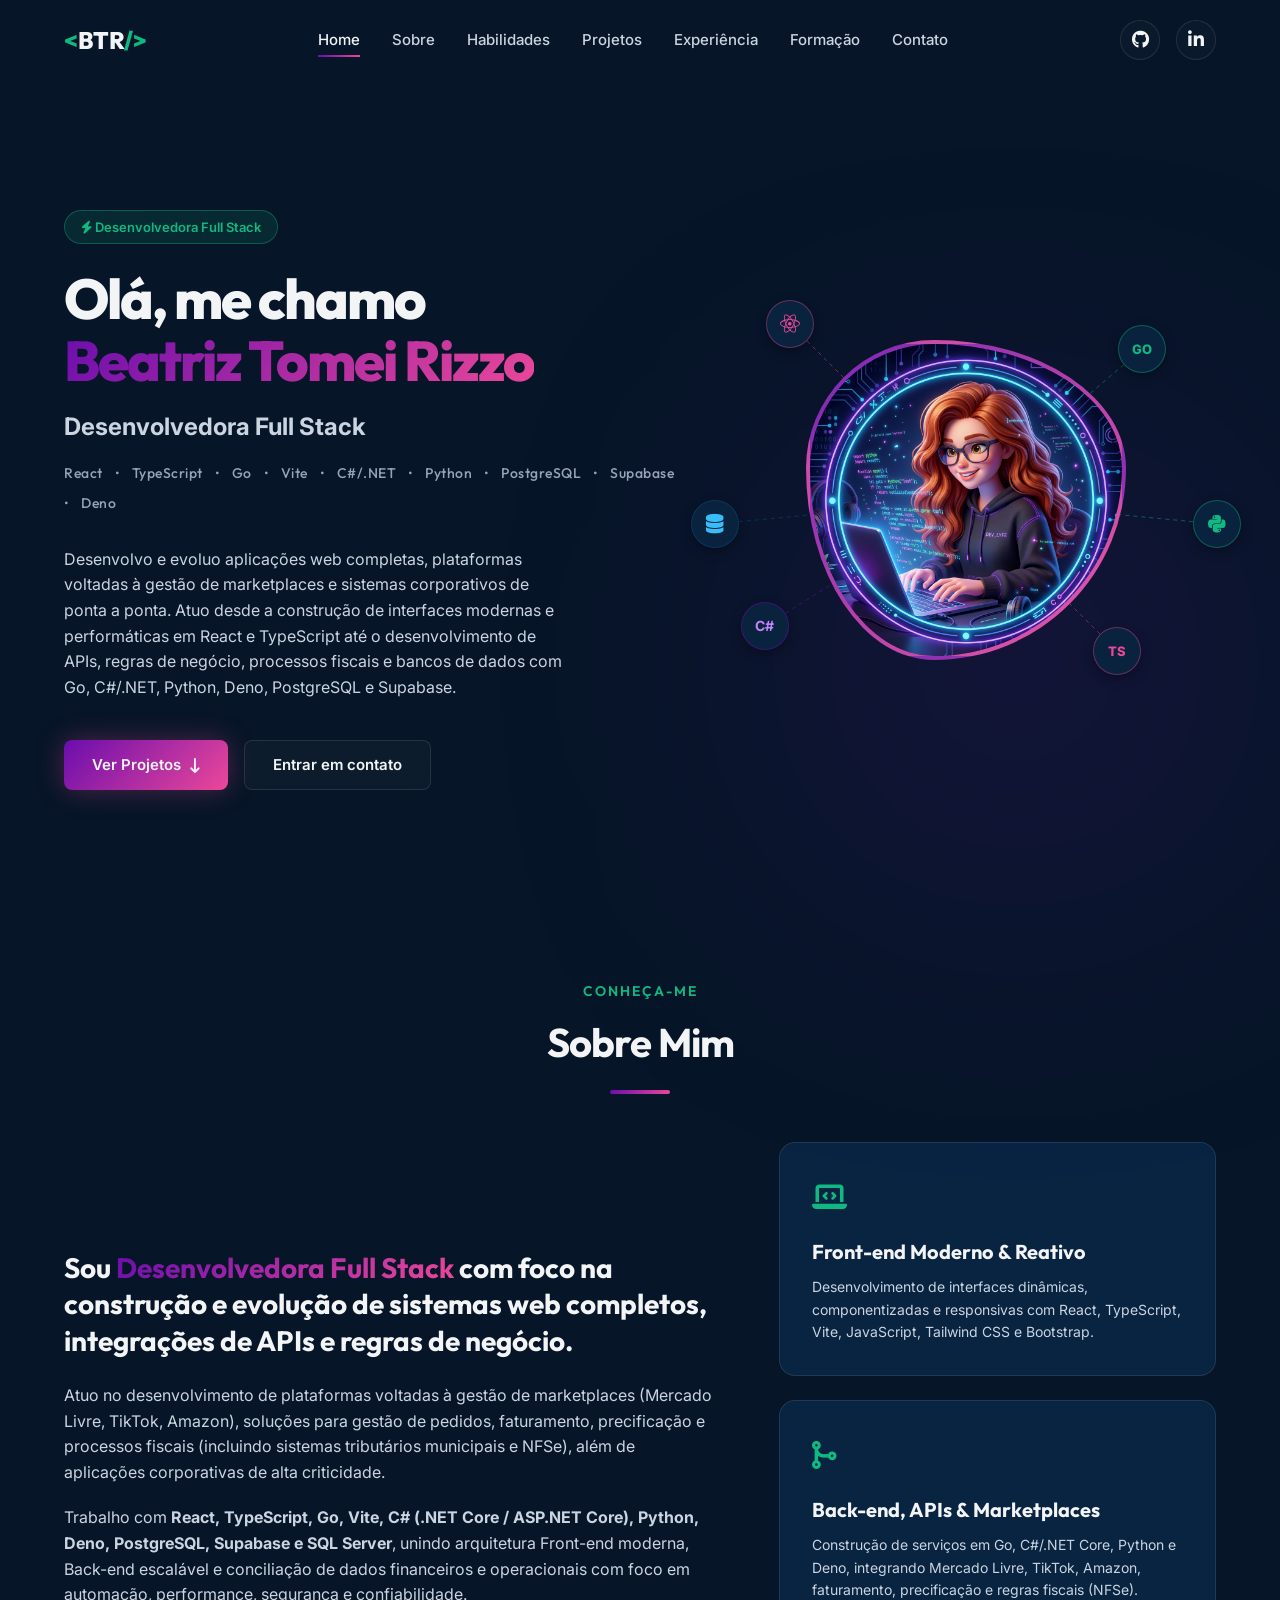
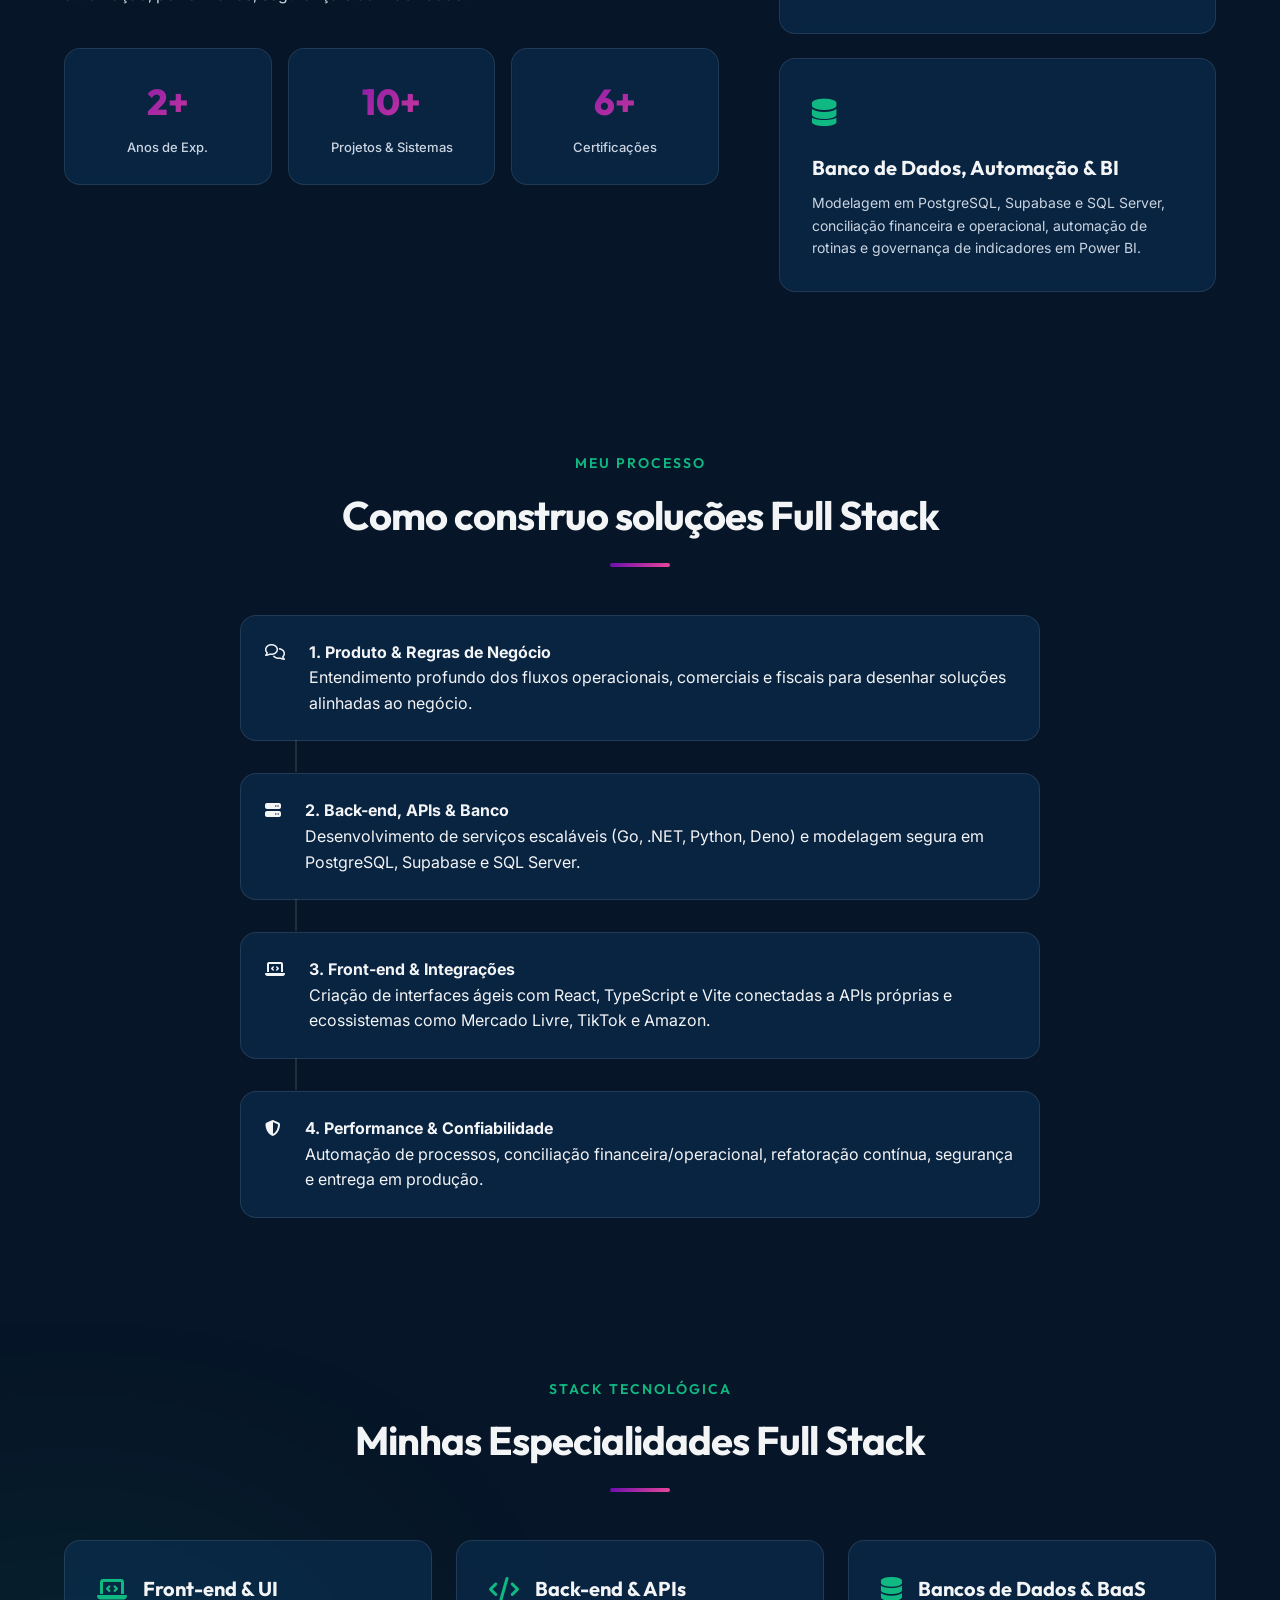
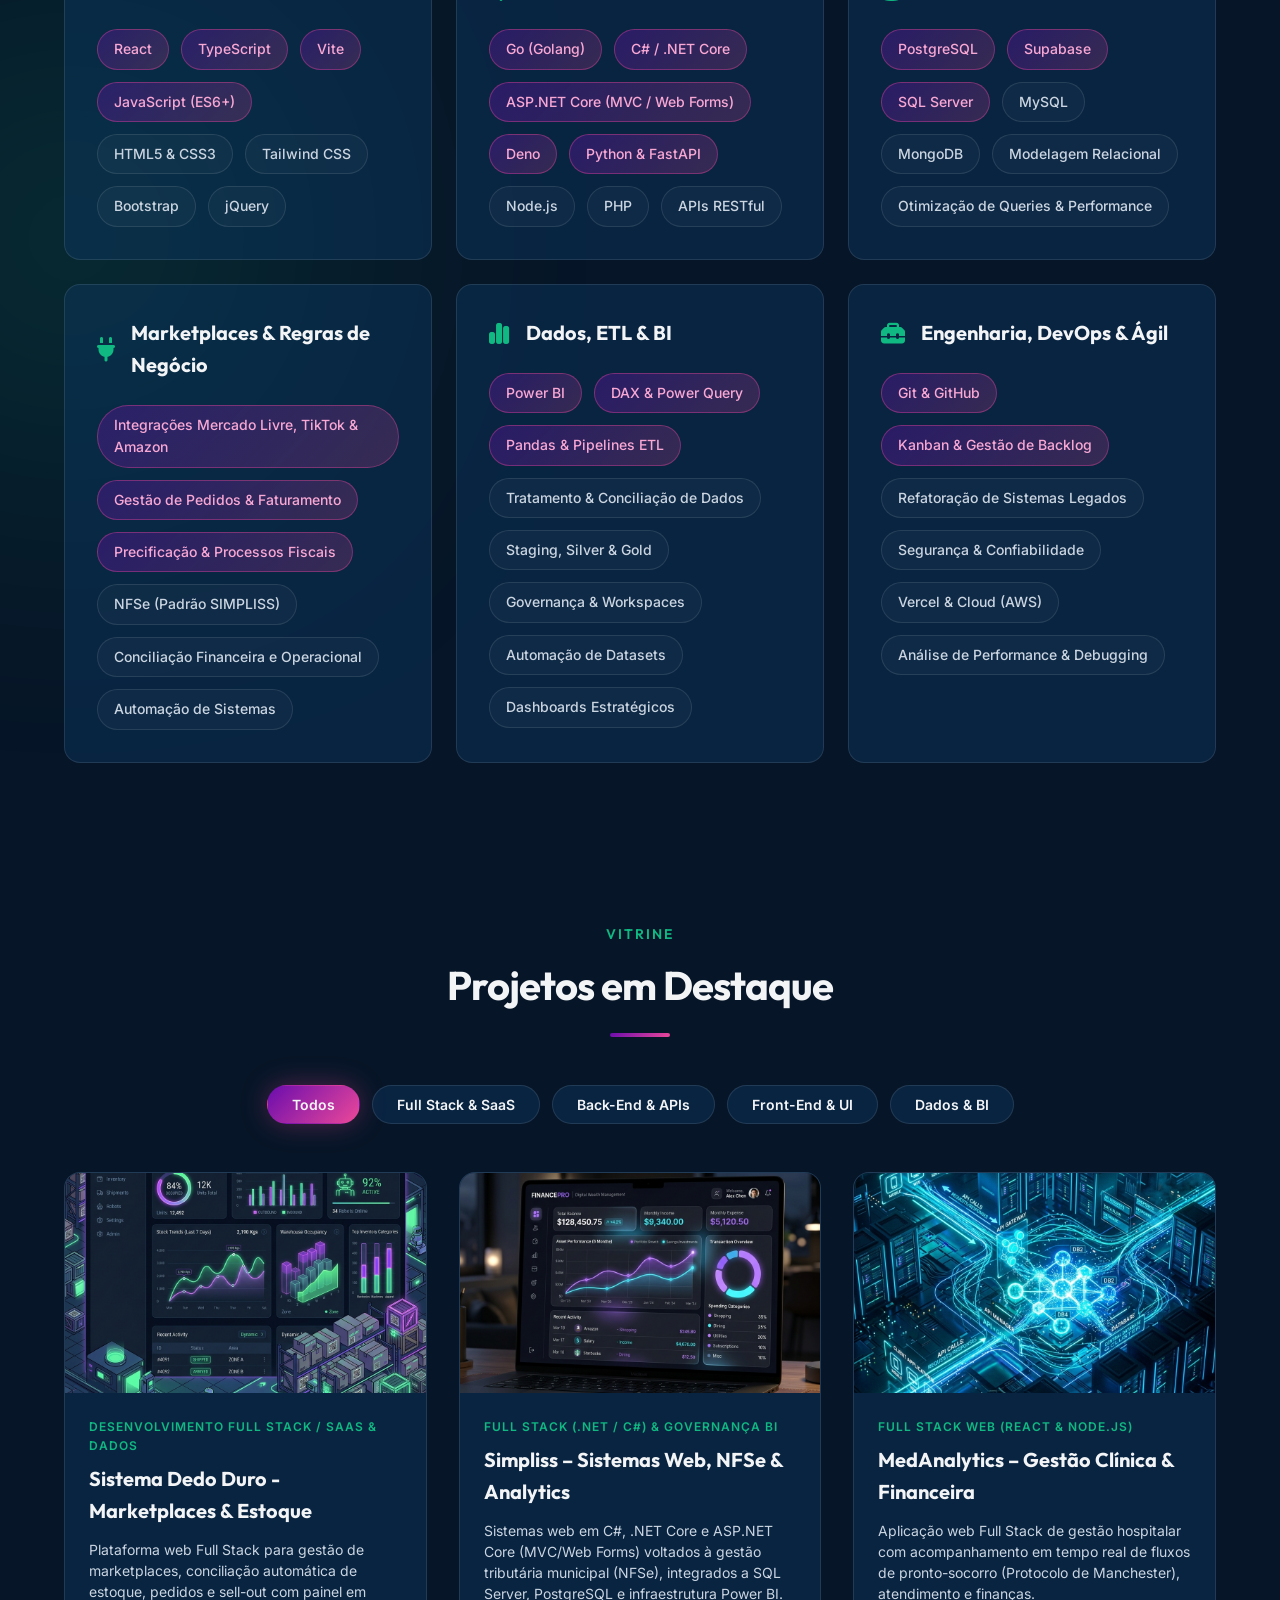
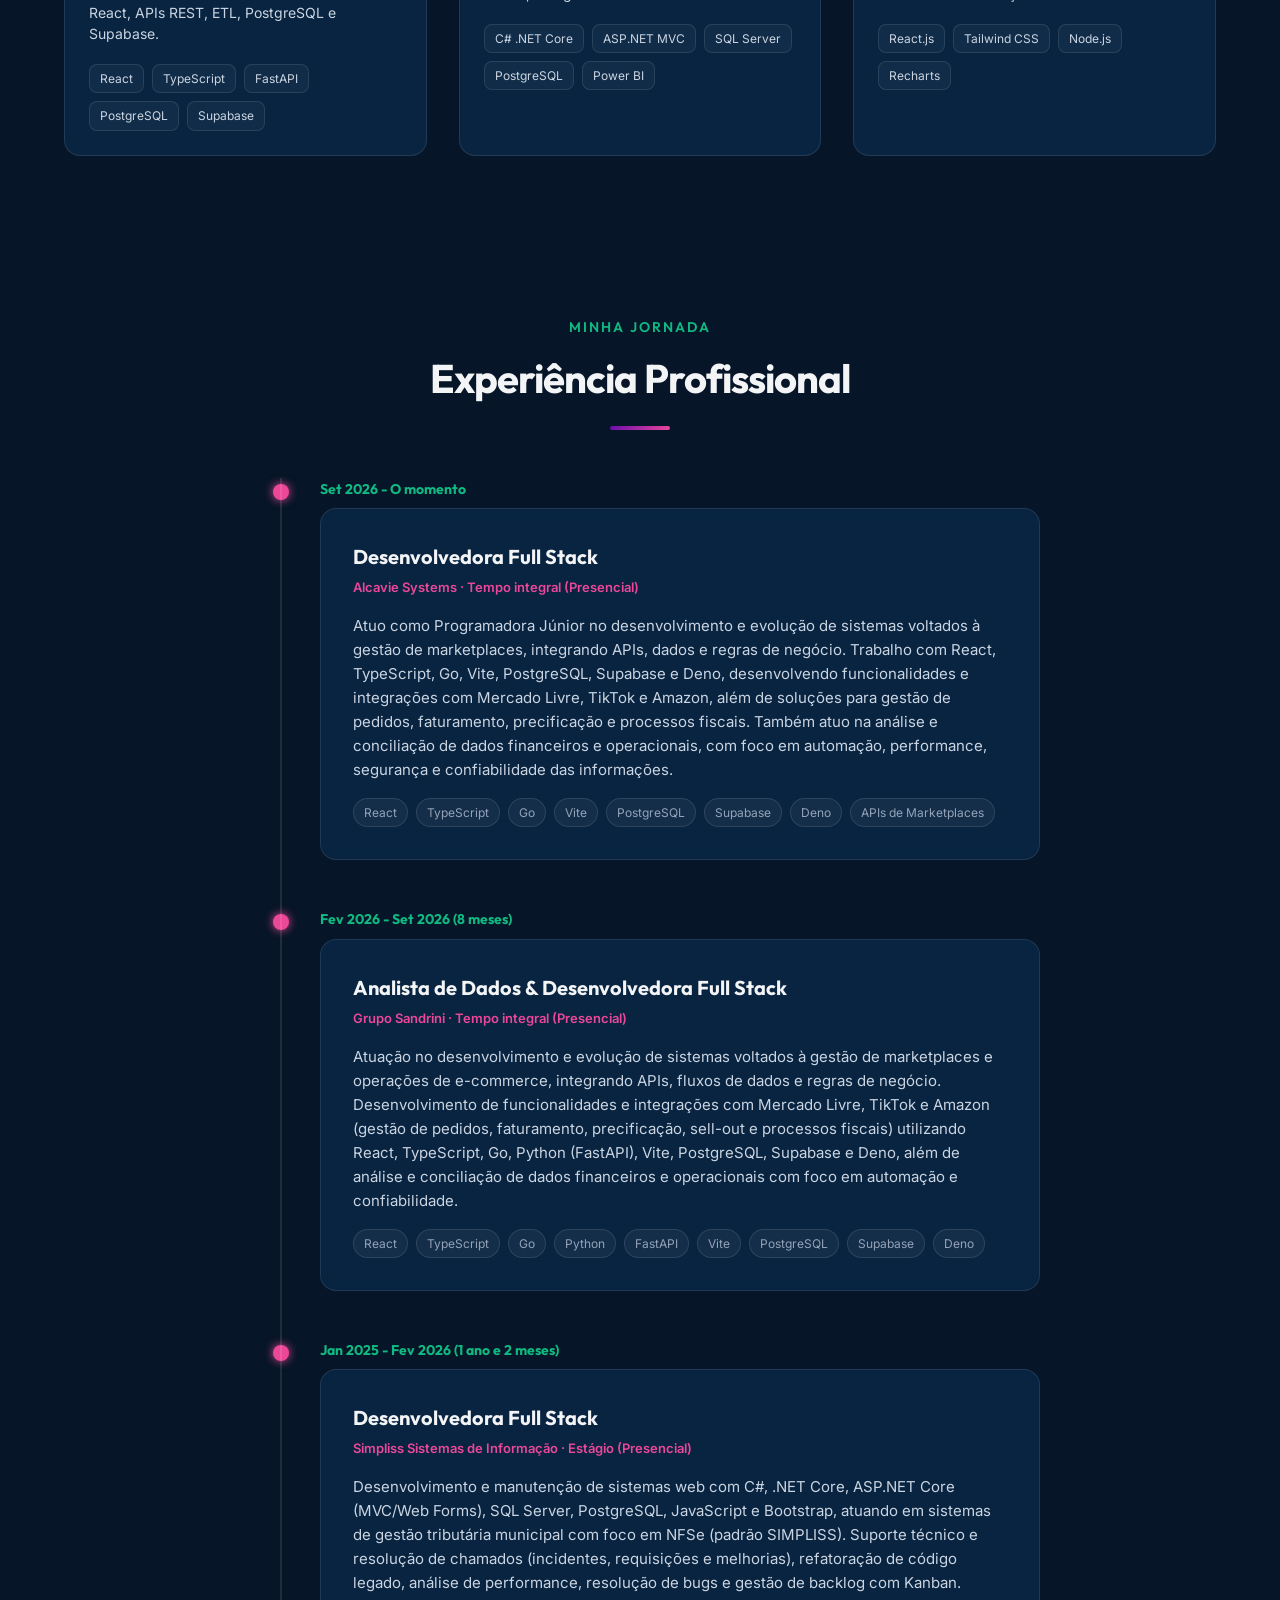
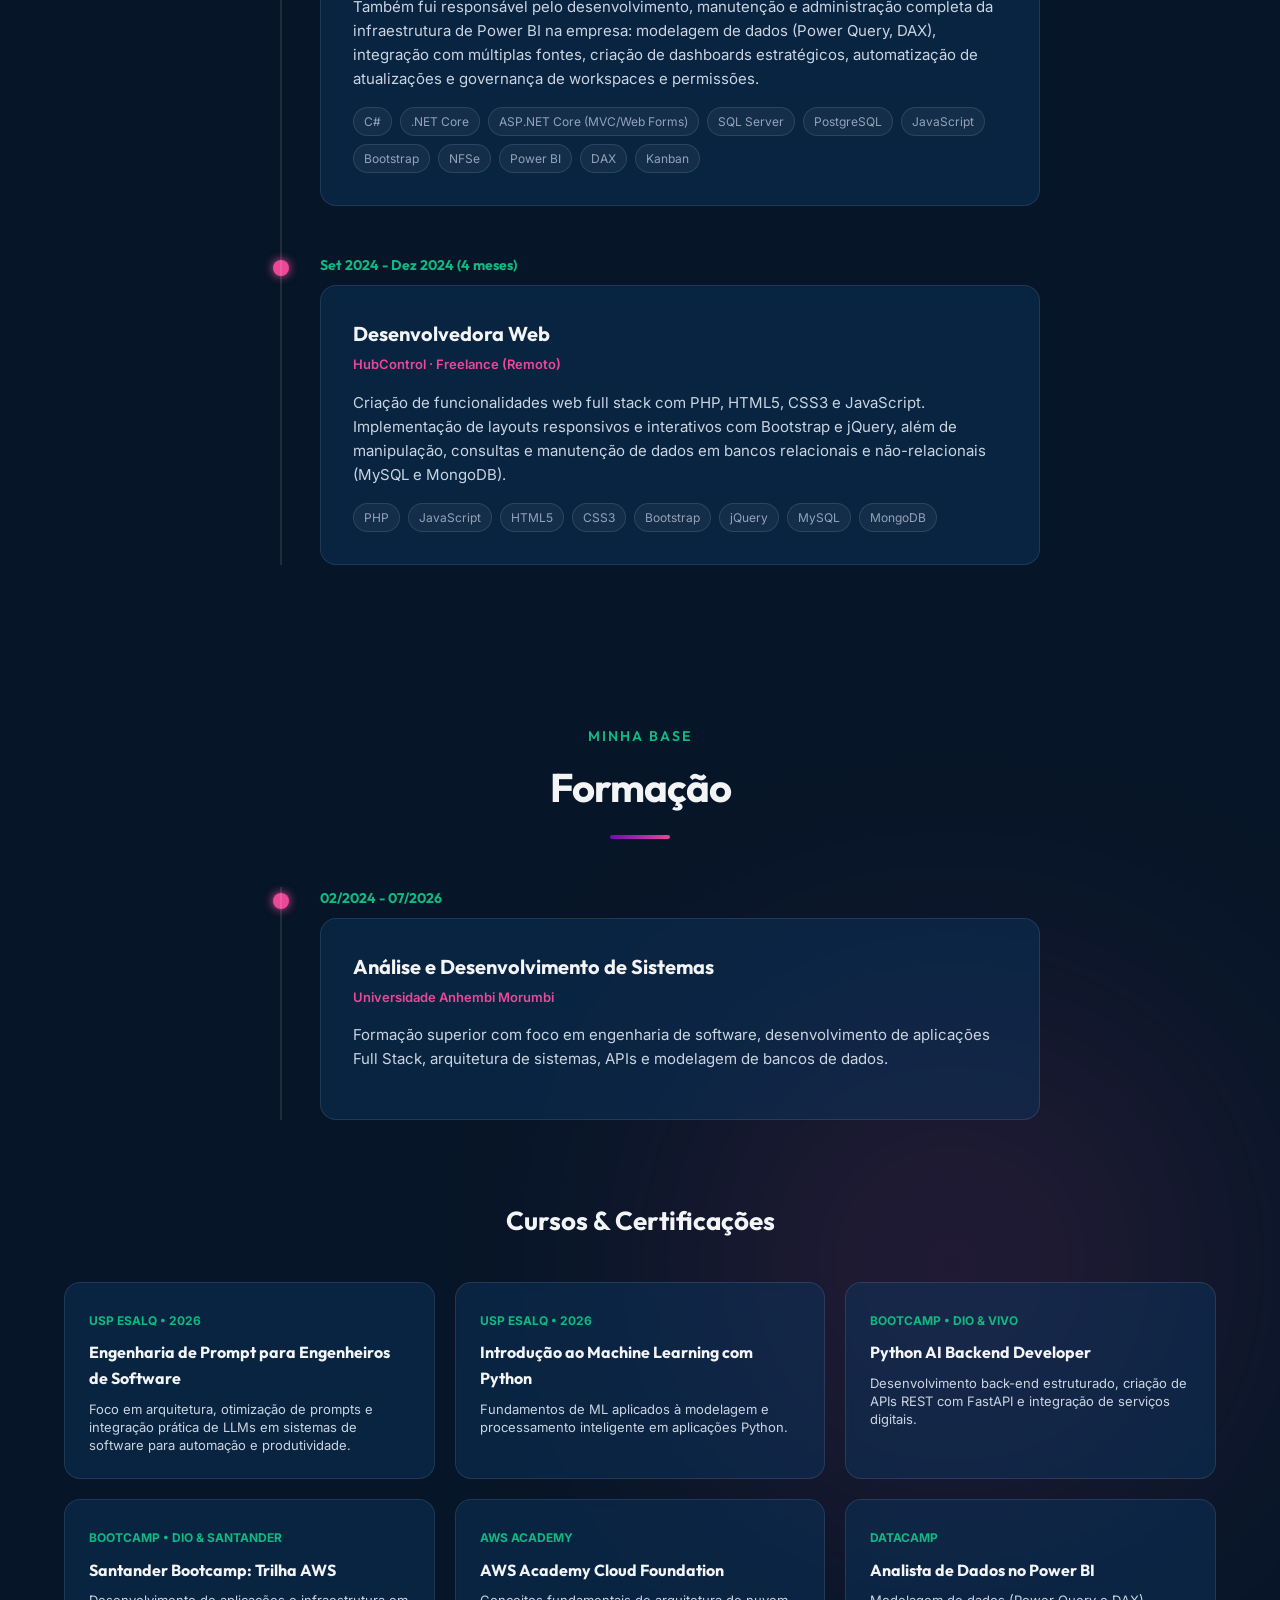
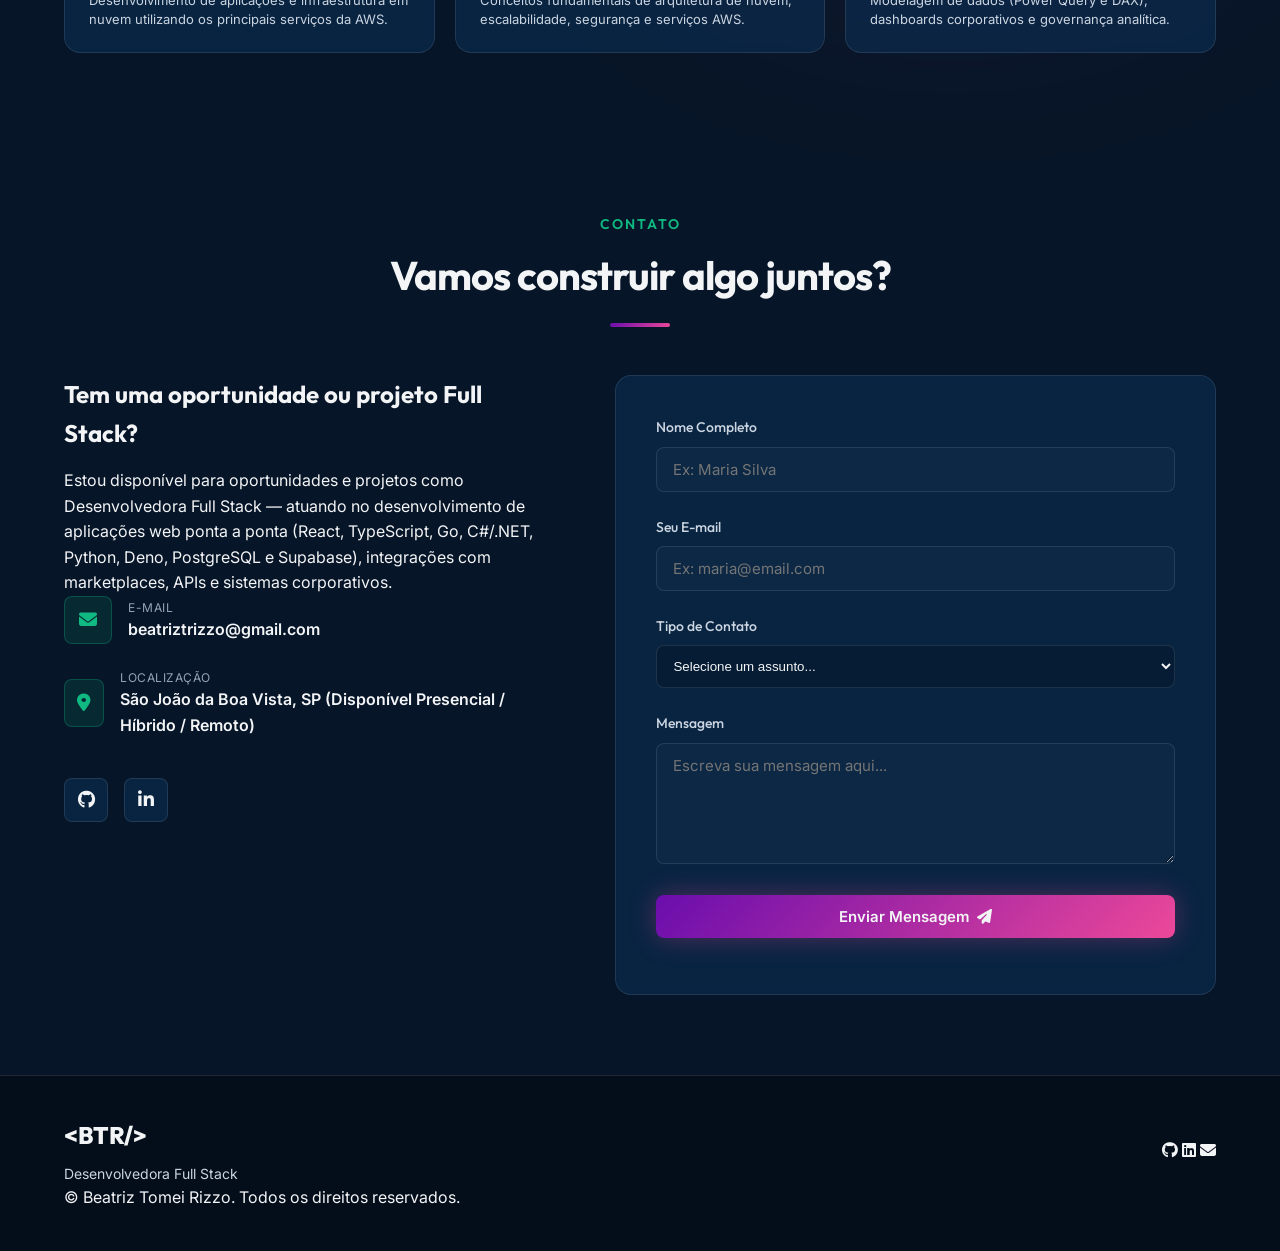
==== commit 44aca4dc: "style(palette): aplica paleta oficial Azul Petroleo (#0D3B66), Roxo Profundo (#6A0DAD), Verde Tech (" ====
--- a/index.html
+++ b/index.html
@@ -89,12 +89,12 @@
                     <!-- Abstract Tech Composition -->
                     <div class="hero-tech-composition">
                         <svg class="tech-connections" viewBox="0 0 500 500" xmlns="http://www.w3.org/2000/svg">
-                            <line x1="74" y1="74" x2="250" y2="250" stroke="rgba(139, 92, 246, 0.4)" stroke-width="1" stroke-dasharray="4" />
-                            <line x1="426" y1="99" x2="250" y2="250" stroke="rgba(6, 182, 212, 0.4)" stroke-width="1" stroke-dasharray="4" />
-                            <line x1="49" y1="376" x2="250" y2="250" stroke="rgba(139, 92, 246, 0.4)" stroke-width="1" stroke-dasharray="4" />
-                            <line x1="401" y1="401" x2="250" y2="250" stroke="rgba(6, 182, 212, 0.4)" stroke-width="1" stroke-dasharray="4" />
-                            <line x1="501" y1="274" x2="250" y2="250" stroke="rgba(242, 200, 17, 0.4)" stroke-width="1" stroke-dasharray="4" />
-                            <line x1="-1" y1="274" x2="250" y2="250" stroke="rgba(6, 182, 212, 0.4)" stroke-width="1" stroke-dasharray="4" />
+                            <line x1="74" y1="74" x2="250" y2="250" stroke="rgba(236, 72, 153, 0.45)" stroke-width="1" stroke-dasharray="4" />
+                            <line x1="426" y1="99" x2="250" y2="250" stroke="rgba(16, 185, 129, 0.45)" stroke-width="1" stroke-dasharray="4" />
+                            <line x1="49" y1="376" x2="250" y2="250" stroke="rgba(106, 13, 173, 0.55)" stroke-width="1" stroke-dasharray="4" />
+                            <line x1="401" y1="401" x2="250" y2="250" stroke="rgba(236, 72, 153, 0.45)" stroke-width="1" stroke-dasharray="4" />
+                            <line x1="501" y1="274" x2="250" y2="250" stroke="rgba(16, 185, 129, 0.45)" stroke-width="1" stroke-dasharray="4" />
+                            <line x1="-1" y1="274" x2="250" y2="250" stroke="rgba(13, 59, 102, 0.75)" stroke-width="1" stroke-dasharray="4" />
                         </svg>
 
                         <div class="hero-blob">
--- a/style.css
+++ b/style.css
@@ -1,28 +1,42 @@
 /* ==========================================================================
    DESIGN SYSTEM & VARIABLES
+   Paleta Oficial:
+   - Azul petróleo: #0D3B66
+   - Roxo profundo: #6A0DAD
+   - Verde tech:    #10B981
+   - Rosa digital:  #EC4899
    ========================================================================== */
 :root {
-    /* Color Palette */
-    --bg-primary: #0a0e17;
-    --bg-secondary: #121824;
-    --bg-card: rgba(23, 32, 51, 0.6);
-    --bg-card-hover: rgba(30, 42, 68, 0.85);
-    --border-color: rgba(255, 255, 255, 0.08);
-    --border-color-hover: rgba(139, 92, 246, 0.4);
+    /* Palette Tokens */
+    --palette-petroleo: #0D3B66;
+    --palette-purple: #6A0DAD;
+    --palette-green: #10B981;
+    --palette-pink: #EC4899;
+
+    /* Base & Surfaces (Azul petróleo #0D3B66 integrado nas superfícies) */
+    --bg-primary: #061527;
+    --bg-secondary: #09223d;
+    --bg-card: rgba(13, 59, 102, 0.42);
+    --bg-card-hover: rgba(13, 59, 102, 0.68);
+    --border-color: rgba(255, 255, 255, 0.1);
+    --border-color-hover: rgba(236, 72, 153, 0.5);
     
     --text-primary: #f3f4f6;
-    --text-secondary: #9ca3af;
-    --text-muted: #6b7280;
-    
-    /* Brand Colors (Purple-to-Cyan gradients) */
-    --color-primary: #8b5cf6;
-    --color-primary-hover: #7c3aed;
-    --color-secondary: #06b6d4;
-    --color-secondary-hover: #0891b2;
-    
-    --gradient-primary: linear-gradient(135deg, var(--color-primary), var(--color-secondary));
-    --gradient-glow: 0 0 25px rgba(139, 92, 246, 0.25);
-    --gradient-glow-cyan: 0 0 25px rgba(6, 182, 212, 0.25);
+    --text-secondary: #cbd5e1;
+    --text-muted: #94a3b8;
+    
+    /* Brand Colors (Roxo profundo #6A0DAD, Rosa digital #EC4899 e Verde tech #10B981) */
+    --color-primary: #EC4899;
+    --color-primary-hover: #6A0DAD;
+    --color-secondary: #10B981;
+    --color-secondary-hover: #059669;
+    --color-purple: #6A0DAD;
+    --color-petroleo: #0D3B66;
+    
+    --gradient-primary: linear-gradient(135deg, #6A0DAD 0%, #EC4899 100%);
+    --gradient-accent: linear-gradient(135deg, #0D3B66 0%, #6A0DAD 50%, #EC4899 100%);
+    --gradient-glow: 0 0 28px rgba(236, 72, 153, 0.32);
+    --gradient-glow-cyan: 0 0 25px rgba(16, 185, 129, 0.28);
     
     /* Layout & Fonts */
     --font-heading: 'Outfit', sans-serif;
@@ -112,21 +126,21 @@
 .bg-glow-1 {
     top: 5%;
     right: 5%;
-    background-color: var(--color-primary);
+    background-color: #6A0DAD;
     animation: pulse-glow 8s infinite alternate;
 }
 
 .bg-glow-2 {
     top: 35%;
     left: -10%;
-    background-color: var(--color-secondary);
+    background-color: #10B981;
     animation: pulse-glow 10s infinite alternate-reverse;
 }
 
 .bg-glow-3 {
     bottom: 15%;
     right: 10%;
-    background-color: var(--color-primary);
+    background-color: #EC4899;
     animation: pulse-glow 9s infinite alternate;
 }
 
@@ -203,7 +217,7 @@
 
 .btn-primary:hover {
     transform: translateY(-2px);
-    box-shadow: 0 0 35px rgba(139, 92, 246, 0.45);
+    box-shadow: 0 0 35px rgba(236, 72, 153, 0.5);
 }
 
 .btn-secondary {
@@ -237,9 +251,9 @@
 }
 
 .header.scrolled {
-    background-color: rgba(10, 14, 23, 0.85);
+    background-color: rgba(6, 21, 39, 0.88);
     backdrop-filter: blur(12px);
-    border-bottom: 1px solid var(--border-color);
+    border-bottom: 1px solid rgba(13, 59, 102, 0.7);
     padding: 12px 0;
 }
 
@@ -315,7 +329,7 @@
     color: var(--color-secondary);
     border-color: var(--color-secondary);
     transform: translateY(-2px);
-    background-color: rgba(6, 182, 212, 0.05);
+    background-color: rgba(16, 185, 129, 0.1);
 }
 
 .mobile-toggle {
@@ -343,9 +357,9 @@
 }
 
 .hero-badge {
-    background: rgba(6, 182, 212, 0.1);
+    background: rgba(16, 185, 129, 0.12);
     color: var(--color-secondary);
-    border: 1px solid rgba(6, 182, 212, 0.2);
+    border: 1px solid rgba(16, 185, 129, 0.35);
     padding: 6px 16px;
     border-radius: 100px;
     font-size: 13px;
@@ -621,9 +635,9 @@
 }
 
 .skill-primary {
-    background: rgba(139, 92, 246, 0.15);
-    color: #a78bfa;
-    border: 1px solid rgba(139, 92, 246, 0.3);
+    background: linear-gradient(135deg, rgba(106, 13, 173, 0.35), rgba(236, 72, 153, 0.2));
+    color: #f9a8d4;
+    border: 1px solid rgba(236, 72, 153, 0.4);
 }
 
 .skill-secondary {
@@ -707,7 +721,7 @@
 .project-overlay {
     position: absolute;
     inset: 0;
-    background: rgba(10, 14, 23, 0.75);
+    background: rgba(6, 21, 39, 0.82);
     display: flex;
     align-items: center;
     justify-content: center;
@@ -727,7 +741,7 @@
     font-size: 14px;
     border: 1px solid var(--color-secondary);
     color: var(--color-secondary);
-    background: rgba(6, 182, 212, 0.05);
+    background: rgba(16, 185, 129, 0.1);
     cursor: pointer;
     transition: all var(--transition-fast);
 }
@@ -919,9 +933,9 @@
 }
 
 .sidebar-tech-list span {
-    background: rgba(139, 92, 246, 0.08);
-    color: var(--color-primary);
-    border: 1px solid rgba(139, 92, 246, 0.15);
+    background: rgba(106, 13, 173, 0.25);
+    color: #f472b6;
+    border: 1px solid rgba(236, 72, 153, 0.3);
     padding: 4px 10px;
     border-radius: var(--border-radius-sm);
     font-size: 12px;
@@ -1076,8 +1090,8 @@
     width: 48px;
     height: 48px;
     border-radius: var(--border-radius-sm);
-    background: rgba(6, 182, 212, 0.1);
-    border: 1px solid rgba(6, 182, 212, 0.2);
+    background: rgba(16, 185, 129, 0.12);
+    border: 1px solid rgba(16, 185, 129, 0.28);
     display: flex;
     align-items: center;
     justify-content: center;
@@ -1163,8 +1177,8 @@
 
 .form-group input:focus, .form-group textarea:focus {
     border-color: var(--color-primary);
-    background: rgba(255, 255, 255, 0.05);
-    box-shadow: 0 0 15px rgba(139, 92, 246, 0.15);
+    background: rgba(13, 59, 102, 0.4);
+    box-shadow: 0 0 15px rgba(236, 72, 153, 0.2);
 }
 
 .form-status {
@@ -1196,7 +1210,7 @@
 .footer {
     border-top: 1px solid var(--border-color);
     padding: 40px 0;
-    background: #070a10;
+    background: #040d1a;
 }
 
 .footer-container {
@@ -1392,12 +1406,12 @@
     z-index: 20;
 }
 
-.node-1 { top: 10%; left: 10%; animation-delay: 0s; color: #3776ab; }
-.node-2 { top: 15%; right: 10%; animation-delay: 1.5s; color: #3ecf8e; }
-.node-3 { bottom: 20%; left: 5%; animation-delay: 3s; color: #9b4993; }
-.node-4 { bottom: 15%; right: 15%; animation-delay: 4.5s; color: #61dafb; }
-.node-5 { top: 50%; right: -5%; animation-delay: 2s; color: #f2c811; }
-.node-6 { top: 50%; left: -5%; animation-delay: 1s; color: #61dafb; }
+.node-1 { top: 10%; left: 10%; animation-delay: 0s; color: #EC4899; border-color: rgba(236, 72, 153, 0.4); }
+.node-2 { top: 15%; right: 10%; animation-delay: 1.5s; color: #10B981; border-color: rgba(16, 185, 129, 0.4); }
+.node-3 { bottom: 20%; left: 5%; animation-delay: 3s; color: #c084fc; border-color: rgba(106, 13, 173, 0.5); }
+.node-4 { bottom: 15%; right: 15%; animation-delay: 4.5s; color: #EC4899; border-color: rgba(236, 72, 153, 0.4); }
+.node-5 { top: 50%; right: -5%; animation-delay: 2s; color: #10B981; border-color: rgba(16, 185, 129, 0.4); }
+.node-6 { top: 50%; left: -5%; animation-delay: 1s; color: #38bdf8; border-color: rgba(13, 59, 102, 0.8); }
 
 .tech-connections {
     position: absolute;
@@ -1540,9 +1554,9 @@
 
 .tech-badge {
     display: inline-block;
-    background: rgba(139, 92, 246, 0.1);
-    color: var(--color-primary);
-    border: 1px solid rgba(139, 92, 246, 0.2);
+    background: linear-gradient(135deg, rgba(106, 13, 173, 0.3), rgba(236, 72, 153, 0.15));
+    color: #f9a8d4;
+    border: 1px solid rgba(236, 72, 153, 0.35);
     padding: 6px 12px;
     border-radius: 100px;
     font-size: 12px;
